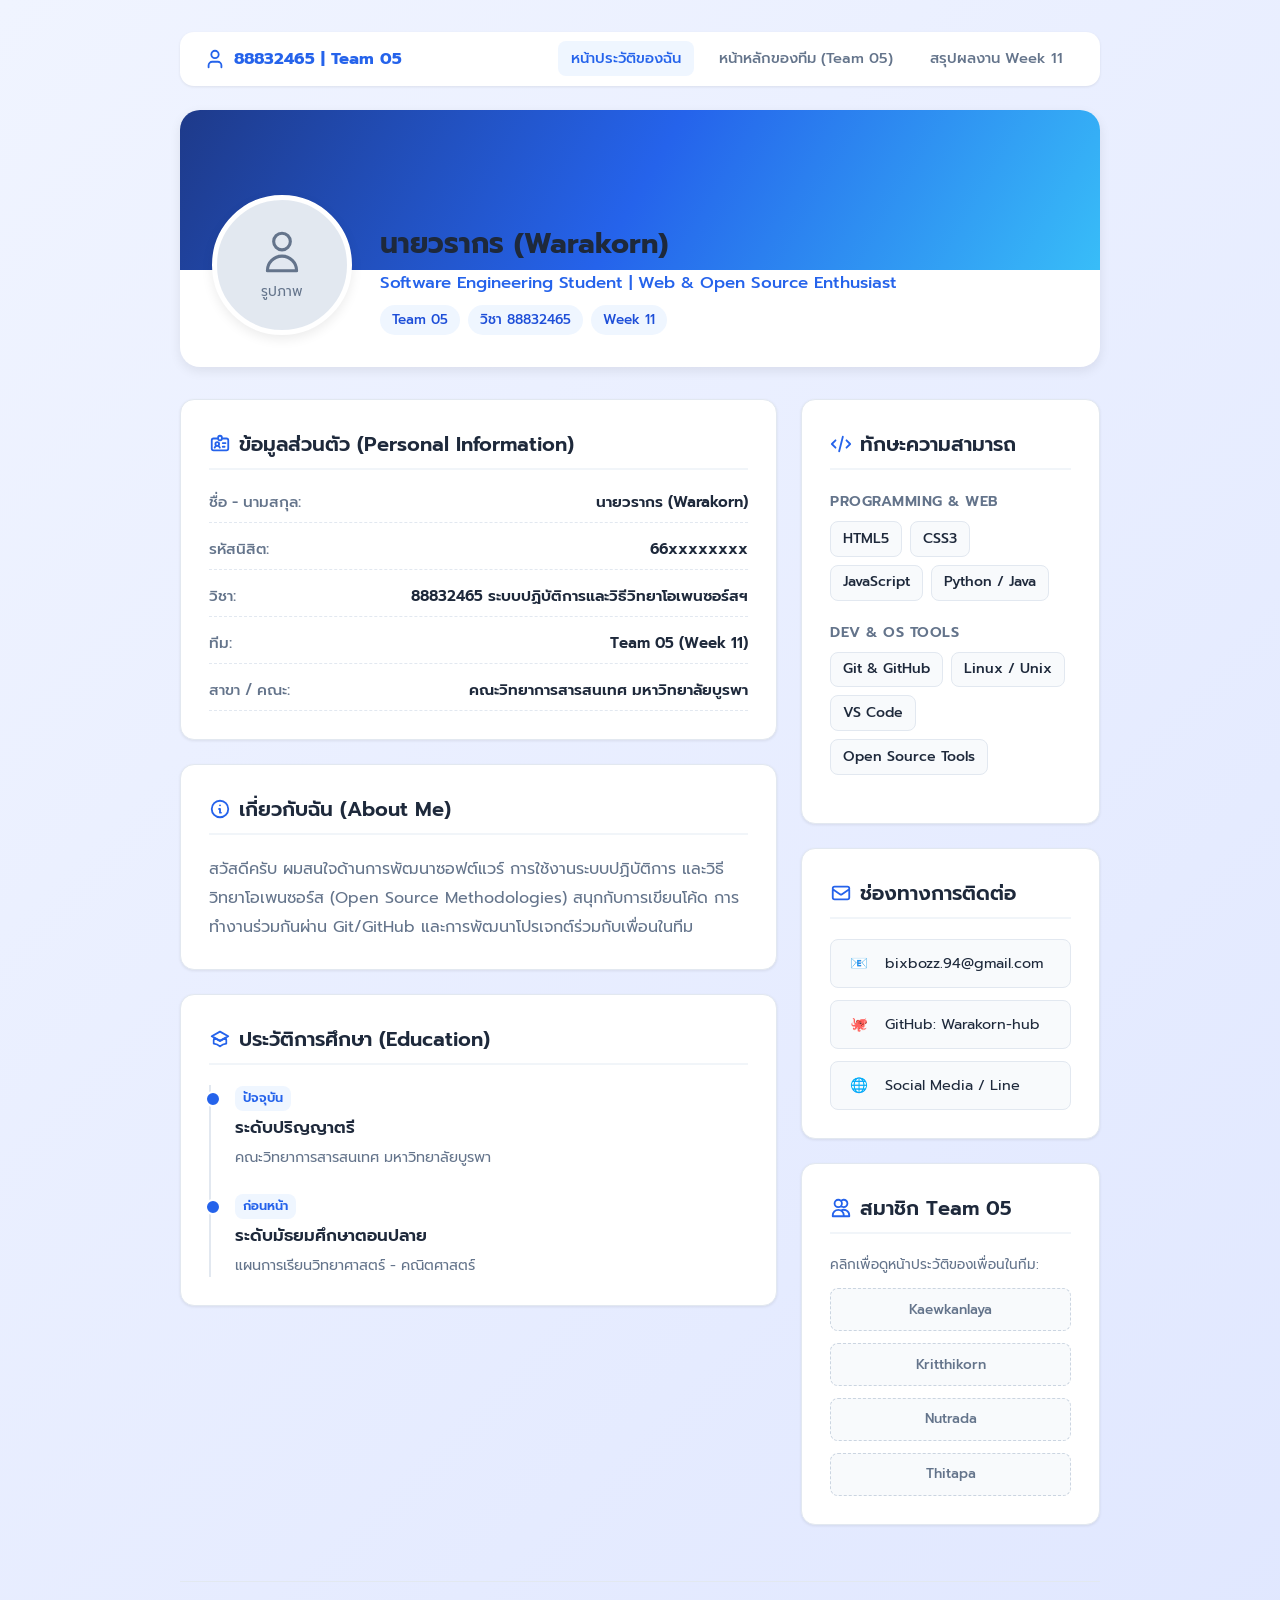
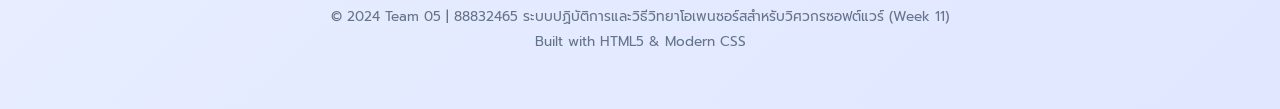
==== index.html @ 9714b975 "67160450 เจอกัน" ====
<!DOCTYPE html>
<html lang="th">
<head>
  <meta charset="UTF-8">
  <meta name="viewport" content="width=device-width, initial-scale=1.0">
  <title>ประวัติส่วนตัว - Warakorn | Team 05 (88832465)</title>

  <!-- Favicon (เพื่อนเติม path ไอคอนตรงนี้ได้ถ้ามี) -->
  <!-- <link rel="icon" type="image/x-icon" href=""> -->

  <!-- CSS Stylesheet (เพื่อนสามารถปรับ path ได้ตามต้องการ) -->
  <link rel="stylesheet" href="style.css">
</head>
<body>

  <div class="container">

    <!-- แถบเมนูนำทาง / Navigation -->
    <nav class="navbar">
      <div class="nav-brand">
        <svg xmlns="http://www.w3.org/2000/svg" width="22" height="22" viewBox="0 0 24 24" fill="none" stroke="currentColor" stroke-width="2" stroke-linecap="round" stroke-linejoin="round">
          <path d="M19 21v-2a4 4 0 0 0-4-4H9a4 4 0 0 0-4 4v2"></path>
          <circle cx="12" cy="7" r="4"></circle>
        </svg>
        <span>88832465 | Team 05</span>
      </div>
      <ul class="nav-links">
        <!-- เพื่อนเติม path ลิงก์หน้าต่างๆ ได้ตามต้องการ -->
        <li><a href="" class="active">หน้าประวัติของฉัน</a></li>
        <li><a href="">หน้าหลักของทีม (Team 05)</a></li>
        <li><a href="">สรุปผลงาน Week 11</a></li>
      </ul>
    </nav>

    <!-- การ์ดส่วนหัวประวัติส่วนตัว / Profile Header Card -->
    <header class="profile-card">
      <div class="profile-cover"></div>
      <div class="profile-header-content">
        <div class="avatar-wrapper">
          <!-- รูปโปรไฟล์: เพื่อนเติม path รูปภาพตรง src ได้เลย เช่น src="images/profile.jpg" -->
          <img src="" alt="รูปโปรไฟล์ของฉัน" class="avatar-img" onerror="this.style.display='none'; this.nextElementSibling.style.display='flex';">
          <div class="avatar-placeholder" style="display: none;">
            <svg xmlns="http://www.w3.org/2000/svg" fill="none" viewBox="0 0 24 24" stroke="currentColor">
              <path stroke-linecap="round" stroke-linejoin="round" stroke-width="1.5" d="M16 7a4 4 0 11-8 0 4 4 0 018 0zM12 14a7 7 0 00-7 7h14a7 7 0 00-7-7z" />
            </svg>
            <span>รูปภาพ</span>
          </div>
        </div>

        <div class="profile-info">
          <h1 class="profile-name">นายวรากร (Warakorn)</h1>
          <p class="profile-title">Software Engineering Student | Web &amp; Open Source Enthusiast</p>
          <div class="profile-tags">
            <span class="tag">Team 05</span>
            <span class="tag">วิชา 88832465</span>
            <span class="tag">Week 11</span>
          </div>
        </div>
      </div>
    </header>

    <!-- เนื้อหาหลัก / Main Content Grid -->
    <main class="content-grid">
      
      <!-- คอลัมน์ซ้าย: ข้อมูลหลัก, แนะนำตัว, การศึกษา -->
      <div class="main-column">

        <!-- ข้อมูลส่วนตัว / Personal Details -->
        <section class="card">
          <h2 class="card-title">
            <svg xmlns="http://www.w3.org/2000/svg" fill="none" viewBox="0 0 24 24" stroke="currentColor">
              <path stroke-linecap="round" stroke-linejoin="round" stroke-width="2" d="M10 6H5a2 2 0 00-2 2v9a2 2 0 002 2h14a2 2 0 002-2V8a2 2 0 00-2-2h-5m-4 0V5a2 2 0 114 0v1m-4 0a2 2 0 104 0m-5 8a2 2 0 100-4 2 2 0 000 4zm0 0c1.306 0 2.417.835 2.83 2M9 14a3.001 3.001 0 00-2.83 2M15 11h3m-3 4h2" />
            </svg>
            ข้อมูลส่วนตัว (Personal Information)
          </h2>
          <div class="info-list">
            <div class="info-item">
              <span class="info-label">ชื่อ - นามสกุล:</span>
              <span class="info-value">นายวรากร (Warakorn)</span>
            </div>
            <div class="info-item">
              <span class="info-label">รหัสนิสิต:</span>
              <span class="info-value">66xxxxxxxx <!-- เติมรหัสนิสิตตรงนี้ --></span>
            </div>
            <div class="info-item">
              <span class="info-label">วิชา:</span>
              <span class="info-value">88832465 ระบบปฏิบัติการและวิธีวิทยาโอเพนซอร์สฯ</span>
            </div>
            <div class="info-item">
              <span class="info-label">ทีม:</span>
              <span class="info-value">Team 05 (Week 11)</span>
            </div>
            <div class="info-item">
              <span class="info-label">สาขา / คณะ:</span>
              <span class="info-value">คณะวิทยาการสารสนเทศ มหาวิทยาลัยบูรพา</span>
            </div>
          </div>
        </section>

        <!-- แนะนำตัว / About Me -->
        <section class="card">
          <h2 class="card-title">
            <svg xmlns="http://www.w3.org/2000/svg" fill="none" viewBox="0 0 24 24" stroke="currentColor">
              <path stroke-linecap="round" stroke-linejoin="round" stroke-width="2" d="M13 16h-1v-4h-1m1-4h.01M21 12a9 9 0 11-18 0 9 9 0 0118 0z" />
            </svg>
            เกี่ยวกับฉัน (About Me)
          </h2>
          <p style="color: var(--text-muted); line-height: 1.8;">
            สวัสดีครับ ผมสนใจด้านการพัฒนาซอฟต์แวร์ การใช้งานระบบปฏิบัติการ และวิธีวิทยาโอเพนซอร์ส (Open Source Methodologies) สนุกกับการเขียนโค้ด การทำงานร่วมกันผ่าน Git/GitHub และการพัฒนาโปรเจกต์ร่วมกับเพื่อนในทีม
          </p>
        </section>

        <!-- ประวัติการศึกษา / Education -->
        <section class="card">
          <h2 class="card-title">
            <svg xmlns="http://www.w3.org/2000/svg" fill="none" viewBox="0 0 24 24" stroke="currentColor">
              <path stroke-linecap="round" stroke-linejoin="round" stroke-width="2" d="M12 14l9-5-9-5-9 5 9 5z" />
              <path stroke-linecap="round" stroke-linejoin="round" stroke-width="2" d="M12 14l6.16-3.422a12.083 12.083 0 01.665 6.479A11.952 11.952 0 0012 20.055a11.952 11.952 0 00-6.824-2.998 12.078 12.078 0 01.665-6.479L12 14z" />
            </svg>
            ประวัติการศึกษา (Education)
          </h2>
          <div class="timeline">
            <div class="timeline-item">
              <span class="timeline-year">ปัจจุบัน</span>
              <h3 class="timeline-title">ระดับปริญญาตรี</h3>
              <p class="timeline-desc">คณะวิทยาการสารสนเทศ มหาวิทยาลัยบูรพา</p>
            </div>
            <div class="timeline-item">
              <span class="timeline-year">ก่อนหน้า</span>
              <h3 class="timeline-title">ระดับมัธยมศึกษาตอนปลาย</h3>
              <p class="timeline-desc">แผนการเรียนวิทยาศาสตร์ - คณิตศาสตร์</p>
            </div>
          </div>
        </section>

      </div>

      <!-- คอลัมน์ขวา: ทักษะ, ช่องทางติดต่อ, เพื่อนร่วมทีม -->
      <div class="side-column">

        <!-- ทักษะความสามารถ / Skills -->
        <section class="card">
          <h2 class="card-title">
            <svg xmlns="http://www.w3.org/2000/svg" fill="none" viewBox="0 0 24 24" stroke="currentColor">
              <path stroke-linecap="round" stroke-linejoin="round" stroke-width="2" d="M10 20l4-16m4 4l4 4-4 4M6 16l-4-4 4-4" />
            </svg>
            ทักษะความสามารถ
          </h2>
          
          <div class="skill-group">
            <h4 class="skill-group-title">Programming &amp; Web</h4>
            <div class="skill-badges">
              <span class="skill-badge">HTML5</span>
              <span class="skill-badge">CSS3</span>
              <span class="skill-badge">JavaScript</span>
              <span class="skill-badge">Python / Java</span>
            </div>
          </div>

          <div class="skill-group">
            <h4 class="skill-group-title">Dev &amp; OS Tools</h4>
            <div class="skill-badges">
              <span class="skill-badge">Git &amp; GitHub</span>
              <span class="skill-badge">Linux / Unix</span>
              <span class="skill-badge">VS Code</span>
              <span class="skill-badge">Open Source Tools</span>
            </div>
          </div>
        </section>

        <!-- ช่องทางการติดต่อ / Contact -->
        <section class="card">
          <h2 class="card-title">
            <svg xmlns="http://www.w3.org/2000/svg" fill="none" viewBox="0 0 24 24" stroke="currentColor">
              <path stroke-linecap="round" stroke-linejoin="round" stroke-width="2" d="M3 8l7.89 5.26a2 2 0 002.22 0L21 8M5 19h14a2 2 0 002-2V7a2 2 0 00-2-2H5a2 2 0 00-2 2v10a2 2 0 002 2z" />
            </svg>
            ช่องทางการติดต่อ
          </h2>
          <div class="contact-links">
            <a href="mailto:bixbozz.94@gmail.com" class="contact-link">
              <span class="contact-icon">📧</span>
              <span>bixbozz.94@gmail.com</span>
            </a>
            <a href="https://github.com/Warakorn-hub" target="_blank" rel="noopener noreferrer" class="contact-link">
              <span class="contact-icon">🐙</span>
              <span>GitHub: Warakorn-hub</span>
            </a>
            <!-- เพื่อนเติม Social Media link อื่น ๆ ได้ตรง href -->
            <a href="" target="_blank" rel="noopener noreferrer" class="contact-link">
              <span class="contact-icon">🌐</span>
              <span><!-- เพื่อนเติม Social / Line -->Social Media / Line</span>
            </a>
          </div>
        </section>

        <!-- ลิงก์เพื่อนร่วมทีม 05 / Teammates Links -->
        <section class="card">
          <h2 class="card-title">
            <svg xmlns="http://www.w3.org/2000/svg" fill="none" viewBox="0 0 24 24" stroke="currentColor">
              <path stroke-linecap="round" stroke-linejoin="round" stroke-width="2" d="M12 4.354a4 4 0 110 5.292M15 21H3v-1a6 6 0 0112 0v1zm0 0h6v-1a6 6 0 00-9-5.197M13 7a4 4 0 11-8 0 4 4 0 018 0z" />
            </svg>
            สมาชิก Team 05
          </h2>
          <p style="font-size: 0.85rem; color: var(--text-muted); margin-bottom: 0.75rem;">
            คลิกเพื่อดูหน้าประวัติของเพื่อนในทีม:
          </p>
          <div class="teammates-grid">
            <!-- เพื่อนเติม path เชื่อมไปหน้าของสมาชิกแต่ละคนในทีมที่ href -->
            <a href="" class="teammate-btn">Kaewkanlaya</a>
            <a href="" class="teammate-btn">Kritthikorn</a>
            <a href="" class="teammate-btn">Nutrada</a>
            <a href="" class="teammate-btn">Thitapa</a>
          </div>
        </section>

      </div>

    </main>

    <!-- ส่วนท้ายเว็บ / Footer -->
    <footer>
      <p>&copy; 2024 Team 05 | 88832465 ระบบปฏิบัติการและวิธีวิทยาโอเพนซอร์สสำหรับวิศวกรซอฟต์แวร์ (Week 11)</p>
      <p style="margin-top: 0.25rem;">Built with HTML5 &amp; Modern CSS</p>
    </footer>

  </div>

</body>
</html>
---- style.css ----
/* =========================================================
   88832465 ระบบปฏิบัติการและวิธีวิทยาโอเพนซอร์สสำหรับวิศวกรซอฟต์แวร์
   Week 11 - Team 05
   Stylesheet: style.css
   Modern, Clean, Responsive Profile Page Design
   ========================================================= */

@import url('https://fonts.googleapis.com/css2?family=Prompt:ital,wght@0,300;0,400;0,500;0,600;0,700;1,300&display=swap');

:root {
  --primary-color: #2563eb;
  --primary-hover: #1d4ed8;
  --secondary-color: #64748b;
  --accent-color: #06b6d4;
  --bg-gradient: linear-gradient(135deg, #f0f4ff 0%, #e0e7ff 100%);
  --card-bg: #ffffff;
  --text-main: #1e293b;
  --text-muted: #64748b;
  --border-color: #e2e8f0;
  --badge-bg: #eff6ff;
  --badge-text: #1d4ed8;
  --shadow-sm: 0 1px 3px rgba(0, 0, 0, 0.08);
  --shadow-md: 0 4px 12px rgba(0, 0, 0, 0.08);
  --shadow-lg: 0 10px 25px rgba(37, 99, 235, 0.12);
  --radius-sm: 8px;
  --radius-md: 14px;
  --radius-lg: 20px;
  --radius-full: 9999px;
  --transition: all 0.25s ease;
}

* {
  box-sizing: border-box;
  margin: 0;
  padding: 0;
}

body {
  font-family: 'Prompt', sans-serif;
  background: var(--bg-gradient);
  color: var(--text-main);
  line-height: 1.6;
  min-height: 100vh;
  padding: 2rem 1rem;
}

/* Container */
.container {
  max-width: 920px;
  margin: 0 auto;
}

/* Navigation Bar */
.navbar {
  background: var(--card-bg);
  border-radius: var(--radius-md);
  padding: 0.85rem 1.5rem;
  margin-bottom: 1.5rem;
  box-shadow: var(--shadow-sm);
  display: flex;
  justify-content: space-between;
  align-items: center;
  flex-wrap: wrap;
  gap: 0.75rem;
}

.nav-brand {
  font-weight: 700;
  font-size: 1.05rem;
  color: var(--primary-color);
  display: flex;
  align-items: center;
  gap: 0.5rem;
}

.nav-links {
  display: flex;
  list-style: none;
  gap: 0.75rem;
  flex-wrap: wrap;
}

.nav-links a {
  text-decoration: none;
  color: var(--text-muted);
  font-size: 0.92rem;
  font-weight: 500;
  padding: 0.4rem 0.8rem;
  border-radius: var(--radius-sm);
  transition: var(--transition);
}

.nav-links a:hover,
.nav-links a.active {
  color: var(--primary-color);
  background-color: var(--badge-bg);
}

/* Header Profile Card */
.profile-card {
  background: var(--card-bg);
  border-radius: var(--radius-lg);
  overflow: hidden;
  box-shadow: var(--shadow-md);
  margin-bottom: 2rem;
  transition: var(--transition);
}

.profile-card:hover {
  box-shadow: var(--shadow-lg);
}

.profile-cover {
  height: 160px;
  background: linear-gradient(120deg, #1e3a8a 0%, #2563eb 50%, #38bdf8 100%);
  position: relative;
}

.profile-header-content {
  padding: 0 2rem 2rem;
  display: flex;
  flex-direction: column;
  align-items: center;
  text-align: center;
  margin-top: -75px;
  position: relative;
}

@media (min-width: 640px) {
  .profile-header-content {
    flex-direction: row;
    align-items: flex-end;
    text-align: left;
    gap: 1.75rem;
  }
}

.avatar-wrapper {
  width: 140px;
  height: 140px;
  border-radius: var(--radius-full);
  border: 5px solid var(--card-bg);
  box-shadow: var(--shadow-md);
  overflow: hidden;
  background-color: #e2e8f0;
  display: flex;
  align-items: center;
  justify-content: center;
  flex-shrink: 0;
  position: relative;
}

.avatar-img {
  width: 100%;
  height: 100%;
  object-fit: cover;
  display: block;
}

.avatar-placeholder {
  display: flex;
  flex-direction: column;
  align-items: center;
  justify-content: center;
  color: var(--secondary-color);
  font-size: 0.85rem;
  text-align: center;
  padding: 0.5rem;
}

.avatar-placeholder svg {
  width: 50px;
  height: 50px;
  margin-bottom: 4px;
  stroke: var(--secondary-color);
}

.profile-info {
  flex: 1;
  padding-top: 0.75rem;
}

.profile-name {
  font-size: 1.75rem;
  font-weight: 700;
  color: var(--text-main);
  margin-bottom: 0.25rem;
}

.profile-title {
  font-size: 1.05rem;
  color: var(--primary-color);
  font-weight: 500;
  margin-bottom: 0.5rem;
}

.profile-tags {
  display: flex;
  flex-wrap: wrap;
  gap: 0.5rem;
  justify-content: center;
  margin-top: 0.5rem;
}

@media (min-width: 640px) {
  .profile-tags {
    justify-content: flex-start;
  }
}

.tag {
  display: inline-block;
  padding: 0.25rem 0.75rem;
  background-color: var(--badge-bg);
  color: var(--badge-text);
  border-radius: var(--radius-full);
  font-size: 0.85rem;
  font-weight: 500;
}

/* Sections Grid */
.content-grid {
  display: grid;
  grid-template-columns: 1fr;
  gap: 1.5rem;
}

@media (min-width: 768px) {
  .content-grid {
    grid-template-columns: 2fr 1fr;
  }
}

/* Cards */
.card {
  background: var(--card-bg);
  border-radius: var(--radius-md);
  padding: 1.75rem;
  box-shadow: var(--shadow-sm);
  margin-bottom: 1.5rem;
  border: 1px solid var(--border-color);
  transition: var(--transition);
}

.card:hover {
  box-shadow: var(--shadow-md);
}

.card-title {
  font-size: 1.25rem;
  font-weight: 600;
  color: var(--text-main);
  margin-bottom: 1.25rem;
  display: flex;
  align-items: center;
  gap: 0.5rem;
  border-bottom: 2px solid #f1f5f9;
  padding-bottom: 0.5rem;
}

.card-title svg {
  width: 22px;
  height: 22px;
  color: var(--primary-color);
}

/* Info List */
.info-list {
  display: flex;
  flex-direction: column;
  gap: 0.85rem;
}

.info-item {
  display: flex;
  justify-content: space-between;
  align-items: baseline;
  border-bottom: 1px dashed var(--border-color);
  padding-bottom: 0.5rem;
}

.info-label {
  color: var(--text-muted);
  font-weight: 500;
  font-size: 0.95rem;
}

.info-value {
  font-weight: 600;
  color: var(--text-main);
  text-align: right;
  font-size: 0.95rem;
}

/* Timeline */
.timeline {
  position: relative;
  padding-left: 1.5rem;
  border-left: 2px solid #e2e8f0;
  display: flex;
  flex-direction: column;
  gap: 1.5rem;
}

.timeline-item {
  position: relative;
}

.timeline-item::before {
  content: '';
  position: absolute;
  left: -1.85rem;
  top: 0.35rem;
  width: 12px;
  height: 12px;
  border-radius: 50%;
  background-color: var(--primary-color);
  border: 2px solid var(--card-bg);
}

.timeline-year {
  font-size: 0.8rem;
  font-weight: 600;
  color: var(--primary-color);
  background: var(--badge-bg);
  padding: 0.15rem 0.5rem;
  border-radius: var(--radius-sm);
  display: inline-block;
  margin-bottom: 0.25rem;
}

.timeline-title {
  font-size: 1.05rem;
  font-weight: 600;
  color: var(--text-main);
}

.timeline-desc {
  font-size: 0.9rem;
  color: var(--text-muted);
  margin-top: 0.25rem;
}

/* Skill Badges */
.skill-group {
  margin-bottom: 1.25rem;
}

.skill-group-title {
  font-size: 0.9rem;
  font-weight: 600;
  color: var(--text-muted);
  margin-bottom: 0.5rem;
  text-transform: uppercase;
  letter-spacing: 0.5px;
}

.skill-badges {
  display: flex;
  flex-wrap: wrap;
  gap: 0.5rem;
}

.skill-badge {
  background-color: #f8fafc;
  border: 1px solid var(--border-color);
  color: var(--text-main);
  padding: 0.35rem 0.75rem;
  border-radius: var(--radius-sm);
  font-size: 0.88rem;
  font-weight: 500;
  transition: var(--transition);
}

.skill-badge:hover {
  background-color: var(--primary-color);
  color: #ffffff;
  border-color: var(--primary-color);
}

/* Contact Links */
.contact-links {
  display: flex;
  flex-direction: column;
  gap: 0.75rem;
}

.contact-link {
  display: flex;
  align-items: center;
  gap: 0.75rem;
  text-decoration: none;
  color: var(--text-main);
  padding: 0.6rem 0.85rem;
  border-radius: var(--radius-sm);
  background-color: #f8fafc;
  border: 1px solid var(--border-color);
  transition: var(--transition);
  font-size: 0.9rem;
  word-break: break-all;
}

.contact-link:hover {
  background-color: var(--badge-bg);
  color: var(--primary-color);
  border-color: #bfdbfe;
}

.contact-icon {
  display: flex;
  align-items: center;
  justify-content: center;
  width: 28px;
  height: 28px;
  color: var(--primary-color);
  flex-shrink: 0;
}

/* Teammate Link Cards */
.teammates-grid {
  display: grid;
  grid-template-columns: repeat(auto-fill, minmax(130px, 1fr));
  gap: 0.75rem;
  margin-top: 0.5rem;
}

.teammate-btn {
  display: block;
  text-align: center;
  padding: 0.6rem;
  background: #f8fafc;
  border: 1px dashed #cbd5e1;
  border-radius: var(--radius-sm);
  color: var(--text-muted);
  text-decoration: none;
  font-size: 0.85rem;
  font-weight: 500;
  transition: var(--transition);
}

.teammate-btn:hover {
  background: #eff6ff;
  color: var(--primary-color);
  border-color: var(--primary-color);
  border-style: solid;
}

/* Footer */
footer {
  text-align: center;
  margin-top: 2rem;
  padding: 1.5rem 0;
  color: var(--text-muted);
  font-size: 0.85rem;
  border-top: 1px solid var(--border-color);
}
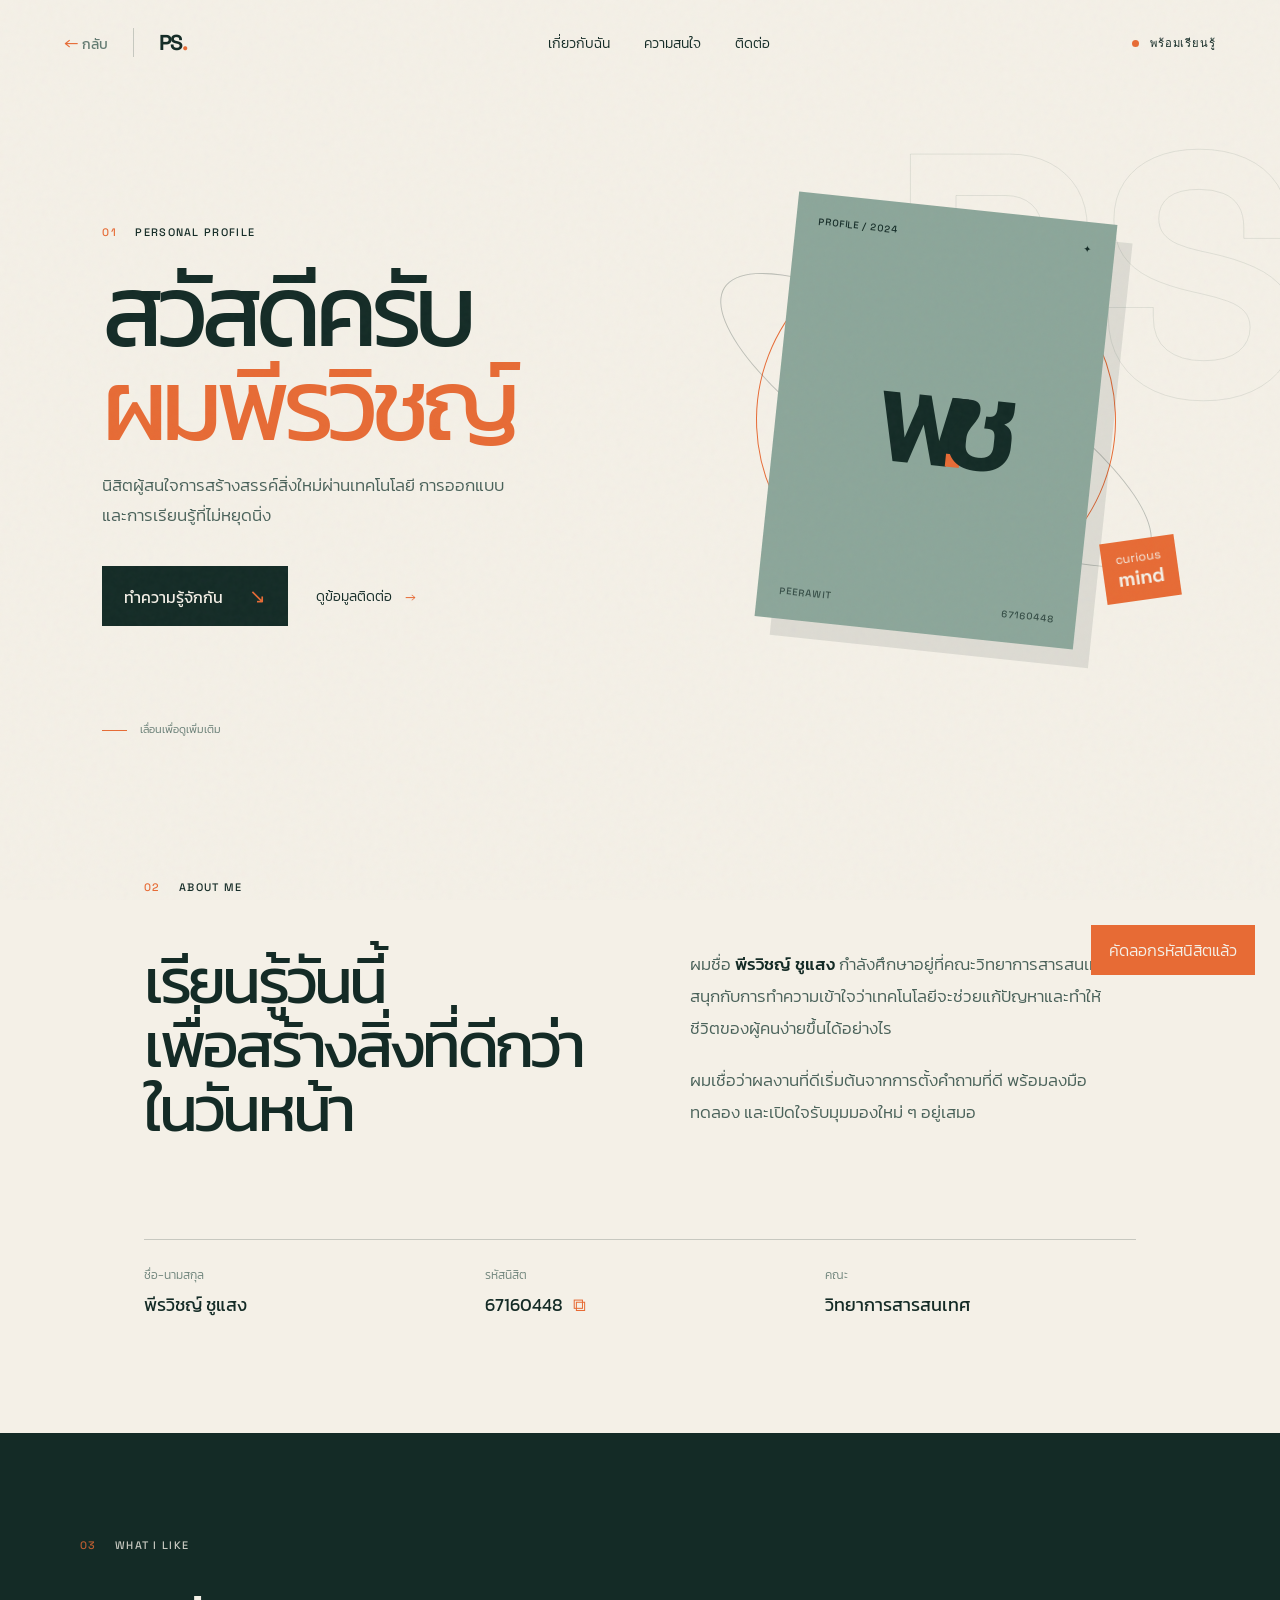
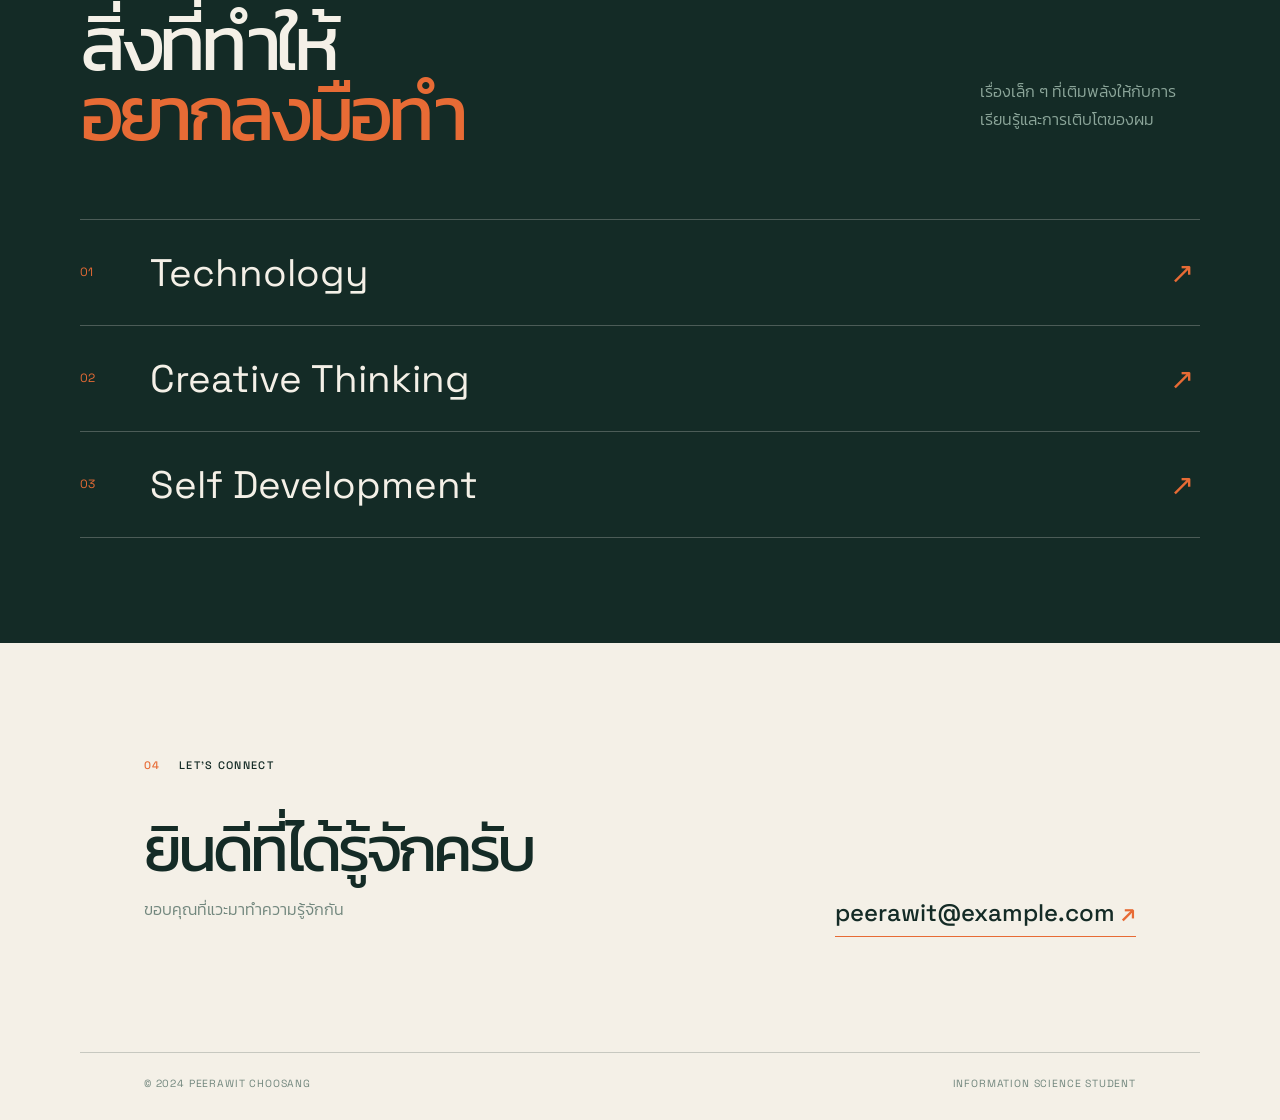
==== commit 0ec80b73: "หน้าเเนะนำตัวเอง" ====
--- a/index.html
+++ b/index.html
@@ -3,227 +3,95 @@
 <head>
   <meta charset="UTF-8">
   <meta name="viewport" content="width=device-width, initial-scale=1.0">
-  <title>ประวัติส่วนตัว - Warakorn | Team 05 (88832465)</title>
-
-  <!-- Favicon (เพื่อนเติม path ไอคอนตรงนี้ได้ถ้ามี) -->
-  <!-- <link rel="icon" type="image/x-icon" href=""> -->
-
-  <!-- CSS Stylesheet (เพื่อนสามารถปรับ path ได้ตามต้องการ) -->
-  <link rel="stylesheet" href="style.css">
+  <meta name="description" content="เว็บไซต์แนะนำตัวของพีรวิชญ์ ชูแสง นิสิตคณะวิทยาการสารสนเทศ">
+  <title>พีรวิชญ์ ชูแสง | แนะนำตัว</title>
+  <link rel="preconnect" href="https://fonts.googleapis.com">
+  <link rel="preconnect" href="https://fonts.gstatic.com" crossorigin>
+  <link href="https://fonts.googleapis.com/css2?family=Kanit:wght@300;400;500;600&family=Space+Grotesk:wght@400;500;600;700&display=swap" rel="stylesheet">
+  <link rel="stylesheet" href="styles.css">
 </head>
 <body>
+  <div class="grain" aria-hidden="true"></div>
+  <header class="site-header">
+    <div class="header-left">
+      <button class="back-button" type="button" data-back-button aria-label="ย้อนกลับไปหน้าก่อนหน้า">← <span>กลับ</span></button>
+      <a class="brand" href="#top" aria-label="กลับไปด้านบน">PS<span>.</span></a>
+    </div>
+    <nav class="nav" aria-label="เมนูหลัก">
+      <a href="#about">เกี่ยวกับฉัน</a>
+      <a href="#interests">ความสนใจ</a>
+      <a href="#contact">ติดต่อ</a>
+    </nav>
+    <div class="status"><span></span> พร้อมเรียนรู้</div>
+  </header>
 
-  <div class="container">
-
-    <!-- แถบเมนูนำทาง / Navigation -->
-    <nav class="navbar">
-      <div class="nav-brand">
-        <svg xmlns="http://www.w3.org/2000/svg" width="22" height="22" viewBox="0 0 24 24" fill="none" stroke="currentColor" stroke-width="2" stroke-linecap="round" stroke-linejoin="round">
-          <path d="M19 21v-2a4 4 0 0 0-4-4H9a4 4 0 0 0-4 4v2"></path>
-          <circle cx="12" cy="7" r="4"></circle>
-        </svg>
-        <span>88832465 | Team 05</span>
-      </div>
-      <ul class="nav-links">
-        <!-- เพื่อนเติม path ลิงก์หน้าต่างๆ ได้ตามต้องการ -->
-        <li><a href="" class="active">หน้าประวัติของฉัน</a></li>
-        <li><a href="">หน้าหลักของทีม (Team 05)</a></li>
-        <li><a href="">สรุปผลงาน Week 11</a></li>
-      </ul>
-    </nav>
-
-    <!-- การ์ดส่วนหัวประวัติส่วนตัว / Profile Header Card -->
-    <header class="profile-card">
-      <div class="profile-cover"></div>
-      <div class="profile-header-content">
-        <div class="avatar-wrapper">
-          <!-- รูปโปรไฟล์: เพื่อนเติม path รูปภาพตรง src ได้เลย เช่น src="images/profile.jpg" -->
-          <img src="" alt="รูปโปรไฟล์ของฉัน" class="avatar-img" onerror="this.style.display='none'; this.nextElementSibling.style.display='flex';">
-          <div class="avatar-placeholder" style="display: none;">
-            <svg xmlns="http://www.w3.org/2000/svg" fill="none" viewBox="0 0 24 24" stroke="currentColor">
-              <path stroke-linecap="round" stroke-linejoin="round" stroke-width="1.5" d="M16 7a4 4 0 11-8 0 4 4 0 018 0zM12 14a7 7 0 00-7 7h14a7 7 0 00-7-7z" />
-            </svg>
-            <span>รูปภาพ</span>
-          </div>
-        </div>
-
-        <div class="profile-info">
-          <h1 class="profile-name">นายวรากร (Warakorn)</h1>
-          <p class="profile-title">Software Engineering Student | Web &amp; Open Source Enthusiast</p>
-          <div class="profile-tags">
-            <span class="tag">Team 05</span>
-            <span class="tag">วิชา 88832465</span>
-            <span class="tag">Week 11</span>
-          </div>
+  <main id="top">
+    <section class="hero" aria-labelledby="hero-title">
+      <div class="hero-copy reveal">
+        <p class="eyebrow"><span>01</span> PERSONAL PROFILE</p>
+        <h1 id="hero-title">สวัสดีครับ<br><em>ผมพีรวิชญ์</em></h1>
+        <p class="intro">นิสิตผู้สนใจการสร้างสรรค์สิ่งใหม่ผ่านเทคโนโลยี การออกแบบ และการเรียนรู้ที่ไม่หยุดนิ่ง</p>
+        <div class="hero-actions">
+          <a class="button button-primary" href="#about">ทำความรู้จักกัน <span>↘</span></a>
+          <a class="text-link" href="#contact">ดูข้อมูลติดต่อ <span>→</span></a>
         </div>
       </div>
-    </header>
+      <div class="portrait-wrap reveal reveal-delay" aria-label="ภาพแทนตัวตนของพีรวิชญ์">
+        <div class="portrait-orbit orbit-one"></div>
+        <div class="portrait-orbit orbit-two"></div>
+        <div class="portrait-card">
+          <div class="portrait-top"><span>PROFILE / 2024</span><span>✦</span></div>
+          <div class="monogram">พ<span>.</span>ช</div>
+          <div class="portrait-bottom"><span>PEERAWIT</span><span>67160448</span></div>
+        </div>
+        <div class="floating-note">curious<br><strong>mind</strong></div>
+      </div>
+      <div class="scroll-cue"><span></span> เลื่อนเพื่อดูเพิ่มเติม</div>
+    </section>
 
-    <!-- เนื้อหาหลัก / Main Content Grid -->
-    <main class="content-grid">
-      
-      <!-- คอลัมน์ซ้าย: ข้อมูลหลัก, แนะนำตัว, การศึกษา -->
-      <div class="main-column">
+    <section class="info-section" id="about" aria-labelledby="about-title">
+      <div class="section-label"><span>02</span> ABOUT ME</div>
+      <div class="about-grid">
+        <div>
+          <h2 id="about-title">เรียนรู้วันนี้<br>เพื่อสร้างสิ่งที่ดีกว่าในวันหน้า</h2>
+        </div>
+        <div class="about-body">
+          <p>ผมชื่อ <strong>พีรวิชญ์ ชูแสง</strong> กำลังศึกษาอยู่ที่คณะวิทยาการสารสนเทศ สนุกกับการทำความเข้าใจว่าเทคโนโลยีจะช่วยแก้ปัญหาและทำให้ชีวิตของผู้คนง่ายขึ้นได้อย่างไร</p>
+          <p>ผมเชื่อว่าผลงานที่ดีเริ่มต้นจากการตั้งคำถามที่ดี พร้อมลงมือทดลอง และเปิดใจรับมุมมองใหม่ ๆ อยู่เสมอ</p>
+        </div>
+      </div>
+      <div class="details-row">
+        <div class="detail"><span class="detail-label">ชื่อ-นามสกุล</span><strong>พีรวิชญ์ ชูแสง</strong></div>
+        <div class="detail"><span class="detail-label">รหัสนิสิต</span><button class="copy-id" data-copy="67160448">67160448 <span>⧉</span></button></div>
+        <div class="detail"><span class="detail-label">คณะ</span><strong>วิทยาการสารสนเทศ</strong></div>
+      </div>
+    </section>
 
-        <!-- ข้อมูลส่วนตัว / Personal Details -->
-        <section class="card">
-          <h2 class="card-title">
-            <svg xmlns="http://www.w3.org/2000/svg" fill="none" viewBox="0 0 24 24" stroke="currentColor">
-              <path stroke-linecap="round" stroke-linejoin="round" stroke-width="2" d="M10 6H5a2 2 0 00-2 2v9a2 2 0 002 2h14a2 2 0 002-2V8a2 2 0 00-2-2h-5m-4 0V5a2 2 0 114 0v1m-4 0a2 2 0 104 0m-5 8a2 2 0 100-4 2 2 0 000 4zm0 0c1.306 0 2.417.835 2.83 2M9 14a3.001 3.001 0 00-2.83 2M15 11h3m-3 4h2" />
-            </svg>
-            ข้อมูลส่วนตัว (Personal Information)
-          </h2>
-          <div class="info-list">
-            <div class="info-item">
-              <span class="info-label">ชื่อ - นามสกุล:</span>
-              <span class="info-value">นายวรากร (Warakorn)</span>
-            </div>
-            <div class="info-item">
-              <span class="info-label">รหัสนิสิต:</span>
-              <span class="info-value">66xxxxxxxx <!-- เติมรหัสนิสิตตรงนี้ --></span>
-            </div>
-            <div class="info-item">
-              <span class="info-label">วิชา:</span>
-              <span class="info-value">88832465 ระบบปฏิบัติการและวิธีวิทยาโอเพนซอร์สฯ</span>
-            </div>
-            <div class="info-item">
-              <span class="info-label">ทีม:</span>
-              <span class="info-value">Team 05 (Week 11)</span>
-            </div>
-            <div class="info-item">
-              <span class="info-label">สาขา / คณะ:</span>
-              <span class="info-value">คณะวิทยาการสารสนเทศ มหาวิทยาลัยบูรพา</span>
-            </div>
-          </div>
-        </section>
+    <section class="interests-section" id="interests" aria-labelledby="interests-title">
+      <div class="section-label light"><span>03</span> WHAT I LIKE</div>
+      <div class="interests-heading">
+        <h2 id="interests-title">สิ่งที่ทำให้<br><em>อยากลงมือทำ</em></h2>
+        <p>เรื่องเล็ก ๆ ที่เติมพลังให้กับการเรียนรู้และการเติบโตของผม</p>
+      </div>
+      <div class="interest-list">
+        <div class="interest-item"><span class="interest-no">01</span><h3>Technology</h3><span class="interest-mark">↗</span></div>
+        <div class="interest-item"><span class="interest-no">02</span><h3>Creative Thinking</h3><span class="interest-mark">↗</span></div>
+        <div class="interest-item"><span class="interest-no">03</span><h3>Self Development</h3><span class="interest-mark">↗</span></div>
+      </div>
+    </section>
 
-        <!-- แนะนำตัว / About Me -->
-        <section class="card">
-          <h2 class="card-title">
-            <svg xmlns="http://www.w3.org/2000/svg" fill="none" viewBox="0 0 24 24" stroke="currentColor">
-              <path stroke-linecap="round" stroke-linejoin="round" stroke-width="2" d="M13 16h-1v-4h-1m1-4h.01M21 12a9 9 0 11-18 0 9 9 0 0118 0z" />
-            </svg>
-            เกี่ยวกับฉัน (About Me)
-          </h2>
-          <p style="color: var(--text-muted); line-height: 1.8;">
-            สวัสดีครับ ผมสนใจด้านการพัฒนาซอฟต์แวร์ การใช้งานระบบปฏิบัติการ และวิธีวิทยาโอเพนซอร์ส (Open Source Methodologies) สนุกกับการเขียนโค้ด การทำงานร่วมกันผ่าน Git/GitHub และการพัฒนาโปรเจกต์ร่วมกับเพื่อนในทีม
-          </p>
-        </section>
+    <section class="contact-section" id="contact" aria-labelledby="contact-title">
+      <div class="contact-copy">
+        <div class="section-label"><span>04</span> LET'S CONNECT</div>
+        <h2 id="contact-title">ยินดีที่ได้รู้จักครับ</h2>
+        <p>ขอบคุณที่แวะมาทำความรู้จักกัน</p>
+      </div>
+      <a class="mail-link" href="mailto:peerawit@example.com">peerawit@example.com <span>↗</span></a>
+    </section>
+  </main>
 
-        <!-- ประวัติการศึกษา / Education -->
-        <section class="card">
-          <h2 class="card-title">
-            <svg xmlns="http://www.w3.org/2000/svg" fill="none" viewBox="0 0 24 24" stroke="currentColor">
-              <path stroke-linecap="round" stroke-linejoin="round" stroke-width="2" d="M12 14l9-5-9-5-9 5 9 5z" />
-              <path stroke-linecap="round" stroke-linejoin="round" stroke-width="2" d="M12 14l6.16-3.422a12.083 12.083 0 01.665 6.479A11.952 11.952 0 0012 20.055a11.952 11.952 0 00-6.824-2.998 12.078 12.078 0 01.665-6.479L12 14z" />
-            </svg>
-            ประวัติการศึกษา (Education)
-          </h2>
-          <div class="timeline">
-            <div class="timeline-item">
-              <span class="timeline-year">ปัจจุบัน</span>
-              <h3 class="timeline-title">ระดับปริญญาตรี</h3>
-              <p class="timeline-desc">คณะวิทยาการสารสนเทศ มหาวิทยาลัยบูรพา</p>
-            </div>
-            <div class="timeline-item">
-              <span class="timeline-year">ก่อนหน้า</span>
-              <h3 class="timeline-title">ระดับมัธยมศึกษาตอนปลาย</h3>
-              <p class="timeline-desc">แผนการเรียนวิทยาศาสตร์ - คณิตศาสตร์</p>
-            </div>
-          </div>
-        </section>
-
-      </div>
-
-      <!-- คอลัมน์ขวา: ทักษะ, ช่องทางติดต่อ, เพื่อนร่วมทีม -->
-      <div class="side-column">
-
-        <!-- ทักษะความสามารถ / Skills -->
-        <section class="card">
-          <h2 class="card-title">
-            <svg xmlns="http://www.w3.org/2000/svg" fill="none" viewBox="0 0 24 24" stroke="currentColor">
-              <path stroke-linecap="round" stroke-linejoin="round" stroke-width="2" d="M10 20l4-16m4 4l4 4-4 4M6 16l-4-4 4-4" />
-            </svg>
-            ทักษะความสามารถ
-          </h2>
-          
-          <div class="skill-group">
-            <h4 class="skill-group-title">Programming &amp; Web</h4>
-            <div class="skill-badges">
-              <span class="skill-badge">HTML5</span>
-              <span class="skill-badge">CSS3</span>
-              <span class="skill-badge">JavaScript</span>
-              <span class="skill-badge">Python / Java</span>
-            </div>
-          </div>
-
-          <div class="skill-group">
-            <h4 class="skill-group-title">Dev &amp; OS Tools</h4>
-            <div class="skill-badges">
-              <span class="skill-badge">Git &amp; GitHub</span>
-              <span class="skill-badge">Linux / Unix</span>
-              <span class="skill-badge">VS Code</span>
-              <span class="skill-badge">Open Source Tools</span>
-            </div>
-          </div>
-        </section>
-
-        <!-- ช่องทางการติดต่อ / Contact -->
-        <section class="card">
-          <h2 class="card-title">
-            <svg xmlns="http://www.w3.org/2000/svg" fill="none" viewBox="0 0 24 24" stroke="currentColor">
-              <path stroke-linecap="round" stroke-linejoin="round" stroke-width="2" d="M3 8l7.89 5.26a2 2 0 002.22 0L21 8M5 19h14a2 2 0 002-2V7a2 2 0 00-2-2H5a2 2 0 00-2 2v10a2 2 0 002 2z" />
-            </svg>
-            ช่องทางการติดต่อ
-          </h2>
-          <div class="contact-links">
-            <a href="mailto:bixbozz.94@gmail.com" class="contact-link">
-              <span class="contact-icon">📧</span>
-              <span>bixbozz.94@gmail.com</span>
-            </a>
-            <a href="https://github.com/Warakorn-hub" target="_blank" rel="noopener noreferrer" class="contact-link">
-              <span class="contact-icon">🐙</span>
-              <span>GitHub: Warakorn-hub</span>
-            </a>
-            <!-- เพื่อนเติม Social Media link อื่น ๆ ได้ตรง href -->
-            <a href="" target="_blank" rel="noopener noreferrer" class="contact-link">
-              <span class="contact-icon">🌐</span>
-              <span><!-- เพื่อนเติม Social / Line -->Social Media / Line</span>
-            </a>
-          </div>
-        </section>
-
-        <!-- ลิงก์เพื่อนร่วมทีม 05 / Teammates Links -->
-        <section class="card">
-          <h2 class="card-title">
-            <svg xmlns="http://www.w3.org/2000/svg" fill="none" viewBox="0 0 24 24" stroke="currentColor">
-              <path stroke-linecap="round" stroke-linejoin="round" stroke-width="2" d="M12 4.354a4 4 0 110 5.292M15 21H3v-1a6 6 0 0112 0v1zm0 0h6v-1a6 6 0 00-9-5.197M13 7a4 4 0 11-8 0 4 4 0 018 0z" />
-            </svg>
-            สมาชิก Team 05
-          </h2>
-          <p style="font-size: 0.85rem; color: var(--text-muted); margin-bottom: 0.75rem;">
-            คลิกเพื่อดูหน้าประวัติของเพื่อนในทีม:
-          </p>
-          <div class="teammates-grid">
-            <!-- เพื่อนเติม path เชื่อมไปหน้าของสมาชิกแต่ละคนในทีมที่ href -->
-            <a href="" class="teammate-btn">Kaewkanlaya</a>
-            <a href="" class="teammate-btn">Kritthikorn</a>
-            <a href="" class="teammate-btn">Nutrada</a>
-            <a href="" class="teammate-btn">Thitapa</a>
-          </div>
-        </section>
-
-      </div>
-
-    </main>
-
-    <!-- ส่วนท้ายเว็บ / Footer -->
-    <footer>
-      <p>&copy; 2024 Team 05 | 88832465 ระบบปฏิบัติการและวิธีวิทยาโอเพนซอร์สสำหรับวิศวกรซอฟต์แวร์ (Week 11)</p>
-      <p style="margin-top: 0.25rem;">Built with HTML5 &amp; Modern CSS</p>
-    </footer>
-
-  </div>
-
+  <footer class="site-footer"><span>© 2024 PEERAWIT CHOOSANG</span><span>INFORMATION SCIENCE STUDENT</span></footer>
+  <div class="toast" role="status" aria-live="polite">คัดลอกรหัสนิสิตแล้ว</div>
+  <script src="script.js"></script>
 </body>
-</html>
+</html>
--- a/styles.css
+++ b/styles.css
@@ -0,0 +1,22 @@
+:root {
+  --ink: #142b26;
+  --cream: #f4f0e7;
+  --orange: #e76b35;
+  --sage: #8ca69a;
+  --line: rgba(20, 43, 38, .2);
+}
+
+* { box-sizing: border-box; }
+html { scroll-behavior: smooth; }
+body { margin: 0; color: var(--ink); background: var(--cream); font-family: 'Kanit', sans-serif; font-weight: 300; }
+.grain { position: fixed; inset: 0; pointer-events: none; opacity: .045; z-index: 5; background-image: url("data:image/svg+xml,%3Csvg viewBox='0 0 180 180' xmlns='http://www.w3.org/2000/svg'%3E%3Cfilter id='n'%3E%3CfeTurbulence type='fractalNoise' baseFrequency='.8' numOctaves='3' stitchTiles='stitch'/%3E%3C/filter%3E%3Crect width='100%25' height='100%25' filter='url(%23n)' opacity='.7'/%3E%3C/svg%3E"); }
+.site-header { max-width: 1280px; margin: auto; padding: 28px 5vw; display: flex; align-items: center; justify-content: space-between; position: relative; z-index: 2; }
+.header-left { display: flex; align-items: center; gap: 25px; }.back-button { border: 0; border-right: 1px solid var(--line); padding: 0 25px 0 0; color: #647b72; background: transparent; cursor: pointer; font: 400 .85rem 'Kanit'; transition: color .2s; }.back-button:hover { color: var(--orange); }.back-button:first-letter { color: var(--orange); font-size: 1.2rem; }
+.brand { color: var(--ink); font: 700 1.35rem 'Space Grotesk', sans-serif; text-decoration: none; letter-spacing: -.08em; }.brand span { color: var(--orange); }
+.nav { display: flex; gap: 34px; }.nav a, .text-link { color: var(--ink); text-decoration: none; font-size: .9rem; transition: color .2s; }.nav a:hover, .text-link:hover { color: var(--orange); }
+.status { font: 500 .7rem 'Space Grotesk', sans-serif; letter-spacing: .08em; text-transform: uppercase; }.status span { display: inline-block; width: 7px; height: 7px; border-radius: 50%; background: var(--orange); margin-right: 7px; }
+.hero { min-height: 680px; max-width: 1280px; margin: auto; padding: 80px 8vw 90px; position: relative; display: grid; grid-template-columns: 1.1fr .9fr; align-items: center; overflow: hidden; }.hero:before { content: 'PS'; position: absolute; right: -2%; top: 8%; color: transparent; font: 700 27vw/.8 'Space Grotesk'; -webkit-text-stroke: 1px rgba(20,43,38,.09); pointer-events: none; }
+.eyebrow, .section-label { font: 500 .68rem 'Space Grotesk', sans-serif; letter-spacing: .12em; }.eyebrow span, .section-label span { color: var(--orange); margin-right: 14px; }.hero h1 { margin: 24px 0 20px; font-size: clamp(3.6rem, 8vw, 7.8rem); font-weight: 400; letter-spacing: -.07em; line-height: .92; }.hero h1 em, h2 em { color: var(--orange); font-style: normal; }.intro { max-width: 430px; color: #496159; line-height: 1.8; font-size: 1.05rem; }.hero-actions { display: flex; align-items: center; gap: 28px; margin-top: 35px; }.button { text-decoration: none; padding: 15px 22px; font-weight: 400; }.button-primary { color: var(--cream); background: var(--ink); }.button-primary span { color: var(--orange); margin-left: 22px; font-size: 1.25rem; }.text-link span { color: var(--orange); padding-left: 10px; }.portrait-wrap { height: 440px; display: grid; place-items: center; position: relative; }.portrait-card { background: var(--sage); width: min(320px, 68vw); aspect-ratio: .75; padding: 22px; display: flex; flex-direction: column; justify-content: space-between; transform: rotate(6deg); box-shadow: 17px 17px 0 rgba(20,43,38,.1); position: relative; z-index: 1; }.portrait-top, .portrait-bottom { display: flex; justify-content: space-between; font: 500 .6rem 'Space Grotesk'; letter-spacing: .1em; }.portrait-bottom { color: rgba(20,43,38,.72); }.monogram { font: 500 8rem/.8 'Kanit'; text-align: center; letter-spacing: -.2em; }.monogram span { color: var(--orange); }.portrait-orbit { position: absolute; width: 360px; height: 360px; border: 1px solid var(--orange); border-radius: 50%; transform: rotate(-24deg); }.orbit-two { width: 500px; height: 150px; border-color: rgba(20,43,38,.25); transform: rotate(32deg); }.floating-note { position: absolute; right: 0; bottom: 40px; padding: 11px 14px; color: var(--cream); background: var(--orange); font: .78rem/1.2 'Space Grotesk'; transform: rotate(-8deg); z-index: 2; }.floating-note strong { font-size: 1.25rem; }.scroll-cue { position: absolute; bottom: 28px; left: 8vw; font-size: .7rem; color: #647b72; }.scroll-cue span { display: inline-block; width: 25px; height: 1px; background: var(--orange); vertical-align: middle; margin-right: 10px; }
+.info-section, .contact-section { max-width: 1120px; margin: auto; padding: 115px 5vw; }.about-grid { display: grid; grid-template-columns: 1fr 1fr; gap: 10%; margin: 55px 0 90px; }.info-section h2, .contact-section h2 { font-size: clamp(2.5rem, 5vw, 5rem); line-height: 1; letter-spacing: -.06em; font-weight: 400; margin: 0; }.about-body { max-width: 440px; color: #496159; line-height: 1.9; font-size: 1.05rem; }.about-body p { margin: 0 0 20px; }.about-body strong { color: var(--ink); font-weight: 500; }.details-row { border-top: 1px solid var(--line); display: grid; grid-template-columns: repeat(3, 1fr); gap: 30px; padding-top: 25px; }.detail { display: flex; flex-direction: column; gap: 8px; }.detail-label { color: #71867d; font-size: .78rem; }.detail strong, .copy-id { font: 400 1.1rem 'Kanit'; color: var(--ink); }.copy-id { border: 0; background: none; cursor: pointer; padding: 0; text-align: left; }.copy-id span { color: var(--orange); font-family: sans-serif; margin-left: 6px; }
+.interests-section { color: var(--cream); background: var(--ink); padding: 105px max(5vw, calc((100vw - 1120px) / 2)); }.section-label.light { color: var(--cream); opacity: .8; }.interests-heading { display: flex; align-items: end; justify-content: space-between; gap: 30px; margin: 56px 0 70px; }.interests-heading h2 { font-size: clamp(2.7rem, 6vw, 6rem); line-height: .92; letter-spacing: -.07em; font-weight: 400; margin: 0; }.interests-heading p { max-width: 220px; color: var(--sage); line-height: 1.7; }.interest-item { border-top: 1px solid rgba(244,240,231,.25); padding: 28px 0; display: grid; grid-template-columns: 70px 1fr 30px; align-items: center; }.interest-item:last-child { border-bottom: 1px solid rgba(244,240,231,.25); }.interest-no { color: var(--orange); font: .75rem 'Space Grotesk'; }.interest-item h3 { margin: 0; font: 400 clamp(1.7rem, 3vw, 3rem) 'Space Grotesk'; }.interest-mark { color: var(--orange); font-size: 1.8rem; }.contact-section { display: flex; justify-content: space-between; align-items: end; gap: 40px; }.contact-section h2 { margin-top: 45px; }.contact-copy p { color: #71867d; }.mail-link { color: var(--ink); font: 500 clamp(1rem, 2vw, 1.5rem) 'Space Grotesk'; text-decoration: none; border-bottom: 1px solid var(--orange); padding-bottom: 8px; }.mail-link span { color: var(--orange); }.site-footer { display: flex; justify-content: space-between; max-width: 1120px; margin: auto; border-top: 1px solid var(--line); padding: 24px 5vw 30px; color: #71867d; font: .65rem 'Space Grotesk'; letter-spacing: .08em; }.toast { position: fixed; right: 25px; bottom: 25px; color: var(--cream); background: var(--orange); padding: 13px 18px; transform: translateY(100px); transition: transform .3s; z-index: 10; }.toast.show { transform: translateY(0); }.reveal { animation: enter .8s cubic-bezier(.2,.8,.2,1) both; }.reveal-delay { animation-delay: .15s; } @keyframes enter { from { opacity: 0; transform: translateY(25px); } to { opacity: 1; transform: translateY(0); } }
+@media (max-width: 700px) { .site-header { padding: 22px 6vw; }.back-button { padding-right: 15px; }.back-button span { display: none; }.header-left { gap: 15px; }.nav { display: none; }.status { font-size: .6rem; }.hero { display: block; min-height: auto; padding: 60px 8vw 95px; }.hero h1 { font-size: 4.3rem; }.portrait-wrap { height: 390px; margin-top: 45px; }.portrait-card { width: 245px; }.portrait-orbit { width: 290px; height: 290px; }.orbit-two { width: 370px; height: 120px; }.floating-note { right: 6%; }.about-grid, .details-row { grid-template-columns: 1fr; }.about-grid { gap: 30px; margin-bottom: 60px; }.info-section, .contact-section { padding-top: 80px; padding-bottom: 80px; }.interests-section { padding-top: 80px; padding-bottom: 80px; }.interests-heading, .contact-section { display: block; }.interests-heading p { margin-top: 30px; }.interest-item { grid-template-columns: 45px 1fr 25px; }.interest-item h3 { font-size: 1.5rem; }.mail-link { display: inline-block; margin-top: 45px; }.site-footer { gap: 15px; flex-direction: column; } }
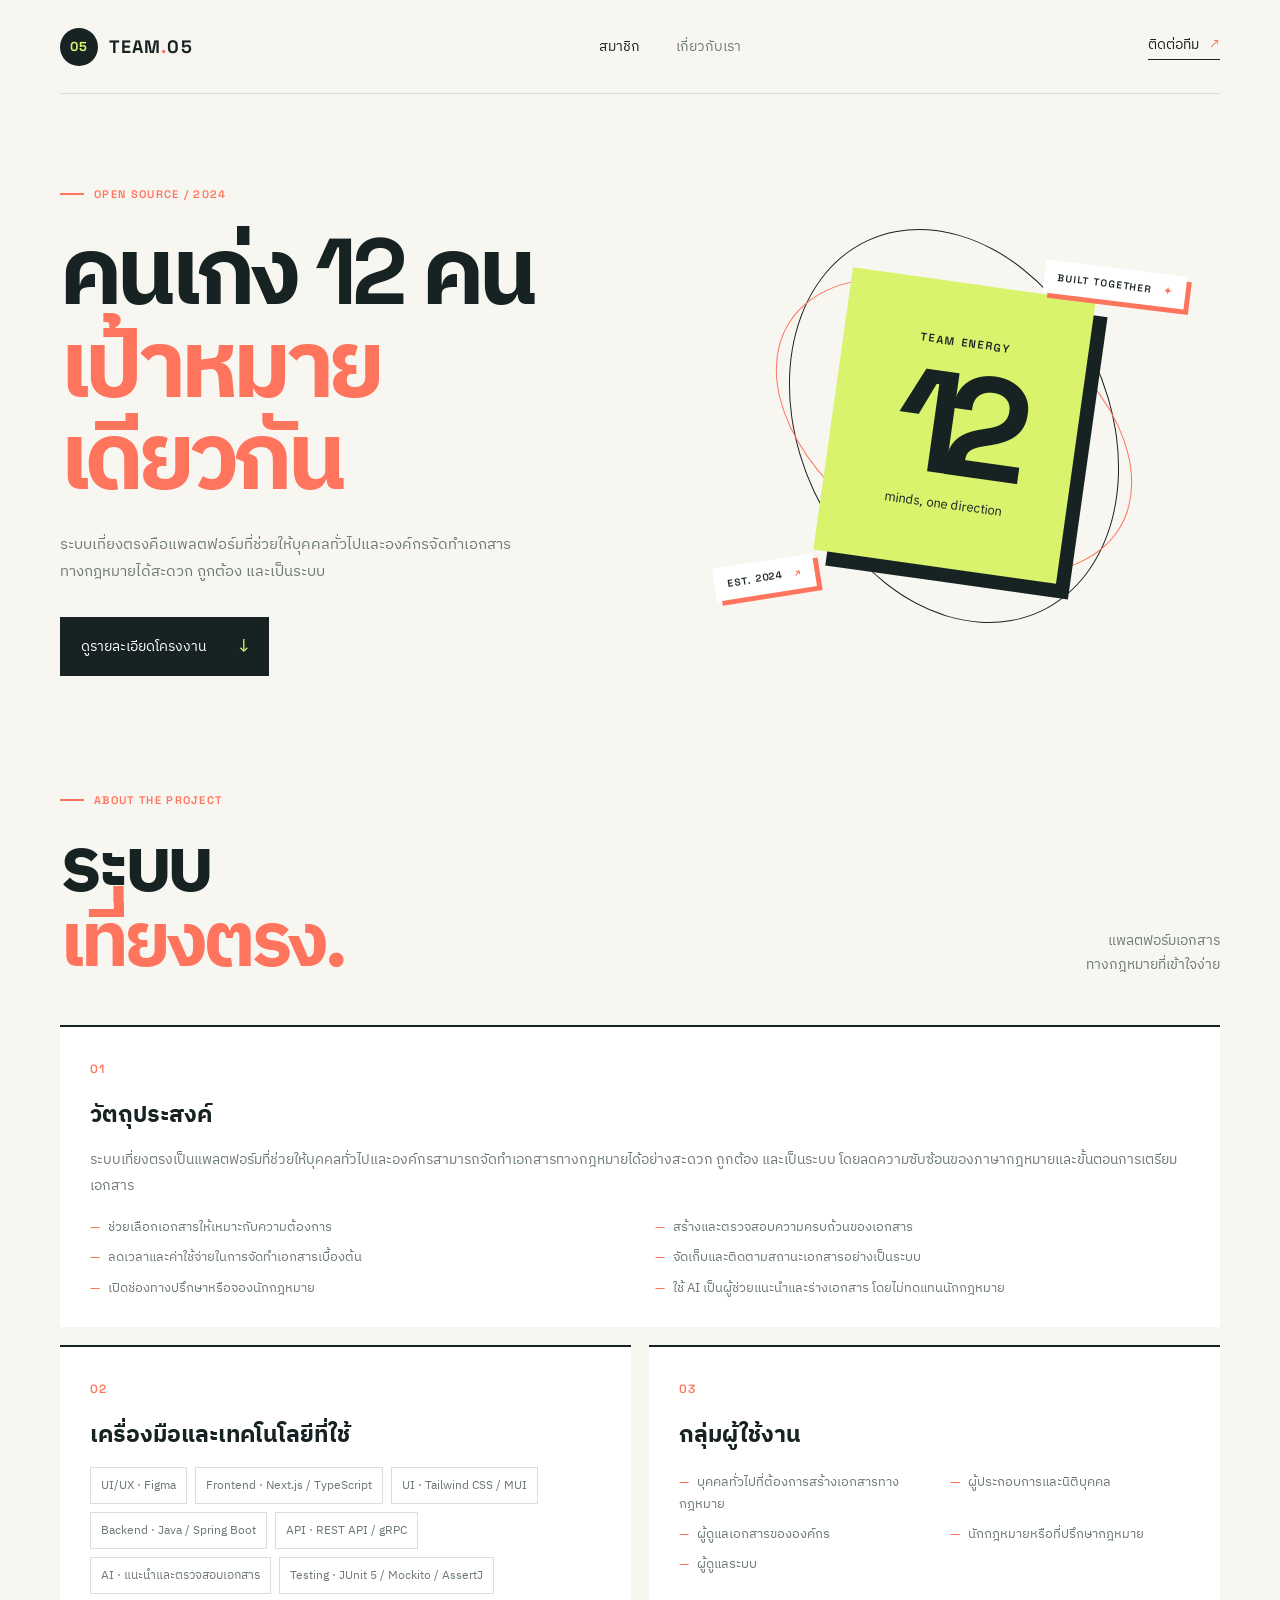
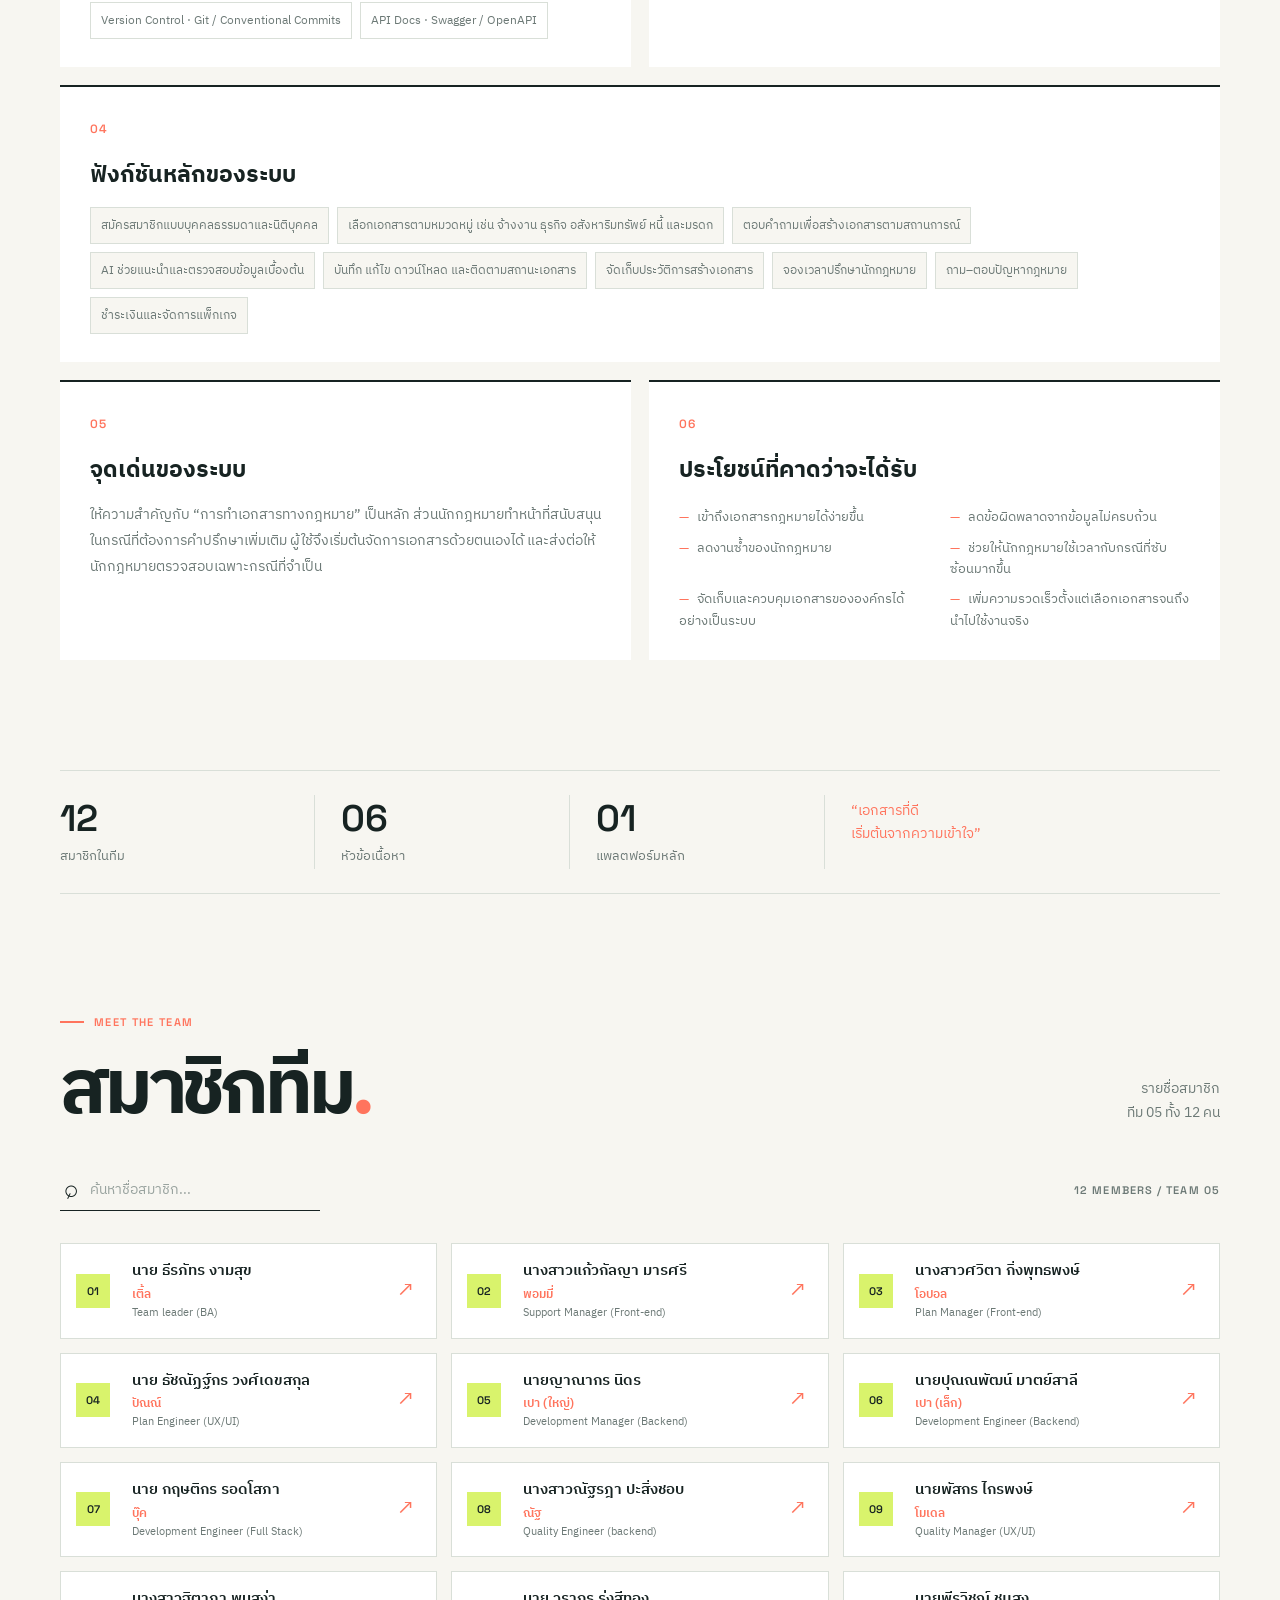
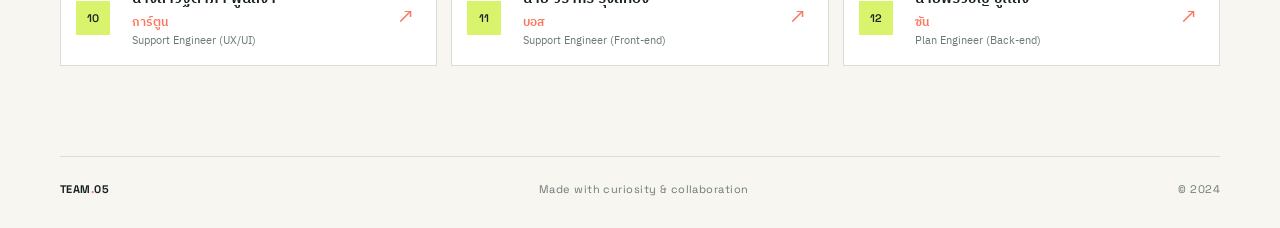
==== commit 8bd86f67: "feature/67160442" ====
--- a/index.html
+++ b/index.html
@@ -3,95 +3,99 @@
 <head>
   <meta charset="UTF-8">
   <meta name="viewport" content="width=device-width, initial-scale=1.0">
-  <meta name="description" content="เว็บไซต์แนะนำตัวของพีรวิชญ์ ชูแสง นิสิตคณะวิทยาการสารสนเทศ">
-  <title>พีรวิชญ์ ชูแสง | แนะนำตัว</title>
+  <meta name="description" content="แนะนำสมาชิกทีม 05 ทั้ง 12 คน">
+  <title>Team 05 | คนเก่งที่ทำงานด้วยกัน</title>
   <link rel="preconnect" href="https://fonts.googleapis.com">
   <link rel="preconnect" href="https://fonts.gstatic.com" crossorigin>
-  <link href="https://fonts.googleapis.com/css2?family=Kanit:wght@300;400;500;600&family=Space+Grotesk:wght@400;500;600;700&display=swap" rel="stylesheet">
+  <link href="https://fonts.googleapis.com/css2?family=IBM+Plex+Sans+Thai:wght@400;500;600;700&family=Space+Grotesk:wght@500;600;700&display=swap" rel="stylesheet">
   <link rel="stylesheet" href="styles.css">
 </head>
 <body>
-  <div class="grain" aria-hidden="true"></div>
-  <header class="site-header">
-    <div class="header-left">
-      <button class="back-button" type="button" data-back-button aria-label="ย้อนกลับไปหน้าก่อนหน้า">← <span>กลับ</span></button>
-      <a class="brand" href="#top" aria-label="กลับไปด้านบน">PS<span>.</span></a>
-    </div>
-    <nav class="nav" aria-label="เมนูหลัก">
-      <a href="#about">เกี่ยวกับฉัน</a>
-      <a href="#interests">ความสนใจ</a>
-      <a href="#contact">ติดต่อ</a>
+  <div class="page-shell">
+    <nav class="nav container">
+      <a class="brand" href="#top" aria-label="Team 05 หน้าหลัก">
+        <span class="brand-mark">05</span>
+        <span>TEAM<span class="brand-dot">.</span>05</span>
+      </a>
+      <div class="nav-links">
+        <a class="active" href="#members">สมาชิก</a>
+        <a href="#about">เกี่ยวกับเรา</a>
+      </div>
+      <a class="nav-cta" href="mailto:team05@example.com">ติดต่อทีม <span>↗</span></a>
     </nav>
-    <div class="status"><span></span> พร้อมเรียนรู้</div>
-  </header>
 
-  <main id="top">
-    <section class="hero" aria-labelledby="hero-title">
-      <div class="hero-copy reveal">
-        <p class="eyebrow"><span>01</span> PERSONAL PROFILE</p>
-        <h1 id="hero-title">สวัสดีครับ<br><em>ผมพีรวิชญ์</em></h1>
-        <p class="intro">นิสิตผู้สนใจการสร้างสรรค์สิ่งใหม่ผ่านเทคโนโลยี การออกแบบ และการเรียนรู้ที่ไม่หยุดนิ่ง</p>
-        <div class="hero-actions">
-          <a class="button button-primary" href="#about">ทำความรู้จักกัน <span>↘</span></a>
-          <a class="text-link" href="#contact">ดูข้อมูลติดต่อ <span>→</span></a>
+    <main id="top">
+      <section class="hero container" id="about">
+        <div class="hero-copy reveal">
+          <p class="eyebrow"><span></span> OPEN SOURCE / 2024</p>
+          <h1>คนเก่ง 12 คน<br><em>เป้าหมายเดียวกัน</em></h1>
+          <p class="hero-description">ระบบเที่ยงตรงคือแพลตฟอร์มที่ช่วยให้บุคคลทั่วไปและองค์กรจัดทำเอกสารทางกฎหมายได้สะดวก ถูกต้อง และเป็นระบบ</p>
+          <a class="primary-button" href="#objective">ดูรายละเอียดโครงงาน <span>↓</span></a>
         </div>
-      </div>
-      <div class="portrait-wrap reveal reveal-delay" aria-label="ภาพแทนตัวตนของพีรวิชญ์">
-        <div class="portrait-orbit orbit-one"></div>
-        <div class="portrait-orbit orbit-two"></div>
-        <div class="portrait-card">
-          <div class="portrait-top"><span>PROFILE / 2024</span><span>✦</span></div>
-          <div class="monogram">พ<span>.</span>ช</div>
-          <div class="portrait-bottom"><span>PEERAWIT</span><span>67160448</span></div>
+        <div class="hero-art reveal">
+          <div class="art-orbit orbit-one"></div>
+          <div class="art-orbit orbit-two"></div>
+          <div class="art-card">
+            <span class="art-label">TEAM ENERGY</span>
+            <strong>12</strong>
+            <span class="art-caption">minds, one direction</span>
+          </div>
+          <div class="floating-note note-top">BUILT TOGETHER <span>✦</span></div>
+          <div class="floating-note note-bottom">EST. 2024 <span>↗</span></div>
         </div>
-        <div class="floating-note">curious<br><strong>mind</strong></div>
-      </div>
-      <div class="scroll-cue"><span></span> เลื่อนเพื่อดูเพิ่มเติม</div>
-    </section>
+      </section>
 
-    <section class="info-section" id="about" aria-labelledby="about-title">
-      <div class="section-label"><span>02</span> ABOUT ME</div>
-      <div class="about-grid">
-        <div>
-          <h2 id="about-title">เรียนรู้วันนี้<br>เพื่อสร้างสิ่งที่ดีกว่าในวันหน้า</h2>
+      <section class="project-section container" id="objective">
+        <div class="section-heading reveal">
+          <div><p class="eyebrow"><span></span> ABOUT THE PROJECT</p><h2>ระบบ<br><em>เที่ยงตรง<span>.</span></em></h2></div>
+          <p class="section-intro">แพลตฟอร์มเอกสาร<br>ทางกฎหมายที่เข้าใจง่าย</p>
         </div>
-        <div class="about-body">
-          <p>ผมชื่อ <strong>พีรวิชญ์ ชูแสง</strong> กำลังศึกษาอยู่ที่คณะวิทยาการสารสนเทศ สนุกกับการทำความเข้าใจว่าเทคโนโลยีจะช่วยแก้ปัญหาและทำให้ชีวิตของผู้คนง่ายขึ้นได้อย่างไร</p>
-          <p>ผมเชื่อว่าผลงานที่ดีเริ่มต้นจากการตั้งคำถามที่ดี พร้อมลงมือทดลอง และเปิดใจรับมุมมองใหม่ ๆ อยู่เสมอ</p>
+        <div class="project-grid">
+          <article class="project-block project-wide reveal"><span class="project-number">01</span><h3>วัตถุประสงค์</h3><p>ระบบเที่ยงตรงเป็นแพลตฟอร์มที่ช่วยให้บุคคลทั่วไปและองค์กรสามารถจัดทำเอกสารทางกฎหมายได้อย่างสะดวก ถูกต้อง และเป็นระบบ โดยลดความซับซ้อนของภาษากฎหมายและขั้นตอนการเตรียมเอกสาร</p><ul><li>ช่วยเลือกเอกสารให้เหมาะกับความต้องการ</li><li>สร้างและตรวจสอบความครบถ้วนของเอกสาร</li><li>ลดเวลาและค่าใช้จ่ายในการจัดทำเอกสารเบื้องต้น</li><li>จัดเก็บและติดตามสถานะเอกสารอย่างเป็นระบบ</li><li>เปิดช่องทางปรึกษาหรือจองนักกฎหมาย</li><li>ใช้ AI เป็นผู้ช่วยแนะนำและร่างเอกสาร โดยไม่ทดแทนนักกฎหมาย</li></ul></article>
+          <article class="project-block reveal"><span class="project-number">02</span><h3>เครื่องมือและเทคโนโลยีที่ใช้</h3><div class="tech-list"><span>UI/UX · Figma</span><span>Frontend · Next.js / TypeScript</span><span>UI · Tailwind CSS / MUI</span><span>Backend · Java / Spring Boot</span><span>API · REST API / gRPC</span><span>AI · แนะนำและตรวจสอบเอกสาร</span><span>Testing · JUnit 5 / Mockito / AssertJ</span><span>Version Control · Git / Conventional Commits</span><span>API Docs · Swagger / OpenAPI</span></div></article>
+          <article class="project-block reveal"><span class="project-number">03</span><h3>กลุ่มผู้ใช้งาน</h3><ul><li>บุคคลทั่วไปที่ต้องการสร้างเอกสารทางกฎหมาย</li><li>ผู้ประกอบการและนิติบุคคล</li><li>ผู้ดูแลเอกสารขององค์กร</li><li>นักกฎหมายหรือที่ปรึกษากฎหมาย</li><li>ผู้ดูแลระบบ</li></ul></article>
+          <article class="project-block project-wide reveal"><span class="project-number">04</span><h3>ฟังก์ชันหลักของระบบ</h3><div class="feature-list"><span>สมัครสมาชิกแบบบุคคลธรรมดาและนิติบุคคล</span><span>เลือกเอกสารตามหมวดหมู่ เช่น จ้างงาน ธุรกิจ อสังหาริมทรัพย์ หนี้ และมรดก</span><span>ตอบคำถามเพื่อสร้างเอกสารตามสถานการณ์</span><span>AI ช่วยแนะนำและตรวจสอบข้อมูลเบื้องต้น</span><span>บันทึก แก้ไข ดาวน์โหลด และติดตามสถานะเอกสาร</span><span>จัดเก็บประวัติการสร้างเอกสาร</span><span>จองเวลาปรึกษานักกฎหมาย</span><span>ถาม–ตอบปัญหากฎหมาย</span><span>ชำระเงินและจัดการแพ็กเกจ</span></div></article>
+          <article class="project-block reveal"><span class="project-number">05</span><h3>จุดเด่นของระบบ</h3><p>ให้ความสำคัญกับ “การทำเอกสารทางกฎหมาย” เป็นหลัก ส่วนนักกฎหมายทำหน้าที่สนับสนุนในกรณีที่ต้องการคำปรึกษาเพิ่มเติม ผู้ใช้จึงเริ่มต้นจัดการเอกสารด้วยตนเองได้ และส่งต่อให้นักกฎหมายตรวจสอบเฉพาะกรณีที่จำเป็น</p></article>
+          <article class="project-block reveal"><span class="project-number">06</span><h3>ประโยชน์ที่คาดว่าจะได้รับ</h3><ul><li>เข้าถึงเอกสารกฎหมายได้ง่ายขึ้น</li><li>ลดข้อผิดพลาดจากข้อมูลไม่ครบถ้วน</li><li>ลดงานซ้ำของนักกฎหมาย</li><li>ช่วยให้นักกฎหมายใช้เวลากับกรณีที่ซับซ้อนมากขึ้น</li><li>จัดเก็บและควบคุมเอกสารขององค์กรได้อย่างเป็นระบบ</li><li>เพิ่มความรวดเร็วตั้งแต่เลือกเอกสารจนถึงนำไปใช้งานจริง</li></ul></article>
         </div>
-      </div>
-      <div class="details-row">
-        <div class="detail"><span class="detail-label">ชื่อ-นามสกุล</span><strong>พีรวิชญ์ ชูแสง</strong></div>
-        <div class="detail"><span class="detail-label">รหัสนิสิต</span><button class="copy-id" data-copy="67160448">67160448 <span>⧉</span></button></div>
-        <div class="detail"><span class="detail-label">คณะ</span><strong>วิทยาการสารสนเทศ</strong></div>
-      </div>
-    </section>
+      </section>
 
-    <section class="interests-section" id="interests" aria-labelledby="interests-title">
-      <div class="section-label light"><span>03</span> WHAT I LIKE</div>
-      <div class="interests-heading">
-        <h2 id="interests-title">สิ่งที่ทำให้<br><em>อยากลงมือทำ</em></h2>
-        <p>เรื่องเล็ก ๆ ที่เติมพลังให้กับการเรียนรู้และการเติบโตของผม</p>
-      </div>
-      <div class="interest-list">
-        <div class="interest-item"><span class="interest-no">01</span><h3>Technology</h3><span class="interest-mark">↗</span></div>
-        <div class="interest-item"><span class="interest-no">02</span><h3>Creative Thinking</h3><span class="interest-mark">↗</span></div>
-        <div class="interest-item"><span class="interest-no">03</span><h3>Self Development</h3><span class="interest-mark">↗</span></div>
-      </div>
-    </section>
+      <section class="stats container reveal" aria-label="สถิติทีม">
+        <div><strong>12</strong><span>สมาชิกในทีม</span></div>
+        <div><strong>06</strong><span>หัวข้อเนื้อหา</span></div>
+        <div><strong>01</strong><span>แพลตฟอร์มหลัก</span></div>
+        <div class="stat-quote">“เอกสารที่ดี<br>เริ่มต้นจากความเข้าใจ”</div>
+      </section>
 
-    <section class="contact-section" id="contact" aria-labelledby="contact-title">
-      <div class="contact-copy">
-        <div class="section-label"><span>04</span> LET'S CONNECT</div>
-        <h2 id="contact-title">ยินดีที่ได้รู้จักครับ</h2>
-        <p>ขอบคุณที่แวะมาทำความรู้จักกัน</p>
-      </div>
-      <a class="mail-link" href="mailto:peerawit@example.com">peerawit@example.com <span>↗</span></a>
-    </section>
-  </main>
+      <section class="members-section container" id="members">
+        <div class="section-heading reveal">
+          <div>
+            <p class="eyebrow"><span></span> MEET THE TEAM</p>
+            <h2>สมาชิกทีม<span>.</span></h2>
+          </div>
+          <p class="section-intro">รายชื่อสมาชิก<br>ทีม 05 ทั้ง 12 คน</p>
+        </div>
 
-  <footer class="site-footer"><span>© 2024 PEERAWIT CHOOSANG</span><span>INFORMATION SCIENCE STUDENT</span></footer>
-  <div class="toast" role="status" aria-live="polite">คัดลอกรหัสนิสิตแล้ว</div>
+        <div class="toolbar reveal">
+          <label class="search-box">
+            <span aria-hidden="true">⌕</span>
+            <input id="searchInput" type="search" placeholder="ค้นหาชื่อสมาชิก..." aria-label="ค้นหาชื่อสมาชิก">
+          </label>
+          <span class="member-count">12 MEMBERS / TEAM 05</span>
+        </div>
+
+        <div class="member-grid" id="memberGrid"></div>
+        <p class="empty-state" id="emptyState">ไม่พบสมาชิกที่ตรงกับการค้นหา</p>
+      </section>
+    </main>
+
+    <footer class="footer container">
+      <span>TEAM<span class="brand-dot">.</span>05</span>
+      <span>Made with curiosity &amp; collaboration</span>
+      <span>© 2024</span>
+    </footer>
+  </div>
+
   <script src="script.js"></script>
 </body>
-</html>+</html>
--- a/styles.css
+++ b/styles.css
@@ -1,22 +1,64 @@
 :root {
-  --ink: #142b26;
-  --cream: #f4f0e7;
-  --orange: #e76b35;
-  --sage: #8ca69a;
-  --line: rgba(20, 43, 38, .2);
+  --ink: #172322;
+  --muted: #6c7976;
+  --paper: #f7f6f1;
+  --lime: #d9f36c;
+  --coral: #ff745d;
+  --mint: #ccebe1;
+  --line: #d9dfd8;
+  --white: #ffffff;
 }
 
 * { box-sizing: border-box; }
 html { scroll-behavior: smooth; }
-body { margin: 0; color: var(--ink); background: var(--cream); font-family: 'Kanit', sans-serif; font-weight: 300; }
-.grain { position: fixed; inset: 0; pointer-events: none; opacity: .045; z-index: 5; background-image: url("data:image/svg+xml,%3Csvg viewBox='0 0 180 180' xmlns='http://www.w3.org/2000/svg'%3E%3Cfilter id='n'%3E%3CfeTurbulence type='fractalNoise' baseFrequency='.8' numOctaves='3' stitchTiles='stitch'/%3E%3C/filter%3E%3Crect width='100%25' height='100%25' filter='url(%23n)' opacity='.7'/%3E%3C/svg%3E"); }
-.site-header { max-width: 1280px; margin: auto; padding: 28px 5vw; display: flex; align-items: center; justify-content: space-between; position: relative; z-index: 2; }
-.header-left { display: flex; align-items: center; gap: 25px; }.back-button { border: 0; border-right: 1px solid var(--line); padding: 0 25px 0 0; color: #647b72; background: transparent; cursor: pointer; font: 400 .85rem 'Kanit'; transition: color .2s; }.back-button:hover { color: var(--orange); }.back-button:first-letter { color: var(--orange); font-size: 1.2rem; }
-.brand { color: var(--ink); font: 700 1.35rem 'Space Grotesk', sans-serif; text-decoration: none; letter-spacing: -.08em; }.brand span { color: var(--orange); }
-.nav { display: flex; gap: 34px; }.nav a, .text-link { color: var(--ink); text-decoration: none; font-size: .9rem; transition: color .2s; }.nav a:hover, .text-link:hover { color: var(--orange); }
-.status { font: 500 .7rem 'Space Grotesk', sans-serif; letter-spacing: .08em; text-transform: uppercase; }.status span { display: inline-block; width: 7px; height: 7px; border-radius: 50%; background: var(--orange); margin-right: 7px; }
-.hero { min-height: 680px; max-width: 1280px; margin: auto; padding: 80px 8vw 90px; position: relative; display: grid; grid-template-columns: 1.1fr .9fr; align-items: center; overflow: hidden; }.hero:before { content: 'PS'; position: absolute; right: -2%; top: 8%; color: transparent; font: 700 27vw/.8 'Space Grotesk'; -webkit-text-stroke: 1px rgba(20,43,38,.09); pointer-events: none; }
-.eyebrow, .section-label { font: 500 .68rem 'Space Grotesk', sans-serif; letter-spacing: .12em; }.eyebrow span, .section-label span { color: var(--orange); margin-right: 14px; }.hero h1 { margin: 24px 0 20px; font-size: clamp(3.6rem, 8vw, 7.8rem); font-weight: 400; letter-spacing: -.07em; line-height: .92; }.hero h1 em, h2 em { color: var(--orange); font-style: normal; }.intro { max-width: 430px; color: #496159; line-height: 1.8; font-size: 1.05rem; }.hero-actions { display: flex; align-items: center; gap: 28px; margin-top: 35px; }.button { text-decoration: none; padding: 15px 22px; font-weight: 400; }.button-primary { color: var(--cream); background: var(--ink); }.button-primary span { color: var(--orange); margin-left: 22px; font-size: 1.25rem; }.text-link span { color: var(--orange); padding-left: 10px; }.portrait-wrap { height: 440px; display: grid; place-items: center; position: relative; }.portrait-card { background: var(--sage); width: min(320px, 68vw); aspect-ratio: .75; padding: 22px; display: flex; flex-direction: column; justify-content: space-between; transform: rotate(6deg); box-shadow: 17px 17px 0 rgba(20,43,38,.1); position: relative; z-index: 1; }.portrait-top, .portrait-bottom { display: flex; justify-content: space-between; font: 500 .6rem 'Space Grotesk'; letter-spacing: .1em; }.portrait-bottom { color: rgba(20,43,38,.72); }.monogram { font: 500 8rem/.8 'Kanit'; text-align: center; letter-spacing: -.2em; }.monogram span { color: var(--orange); }.portrait-orbit { position: absolute; width: 360px; height: 360px; border: 1px solid var(--orange); border-radius: 50%; transform: rotate(-24deg); }.orbit-two { width: 500px; height: 150px; border-color: rgba(20,43,38,.25); transform: rotate(32deg); }.floating-note { position: absolute; right: 0; bottom: 40px; padding: 11px 14px; color: var(--cream); background: var(--orange); font: .78rem/1.2 'Space Grotesk'; transform: rotate(-8deg); z-index: 2; }.floating-note strong { font-size: 1.25rem; }.scroll-cue { position: absolute; bottom: 28px; left: 8vw; font-size: .7rem; color: #647b72; }.scroll-cue span { display: inline-block; width: 25px; height: 1px; background: var(--orange); vertical-align: middle; margin-right: 10px; }
-.info-section, .contact-section { max-width: 1120px; margin: auto; padding: 115px 5vw; }.about-grid { display: grid; grid-template-columns: 1fr 1fr; gap: 10%; margin: 55px 0 90px; }.info-section h2, .contact-section h2 { font-size: clamp(2.5rem, 5vw, 5rem); line-height: 1; letter-spacing: -.06em; font-weight: 400; margin: 0; }.about-body { max-width: 440px; color: #496159; line-height: 1.9; font-size: 1.05rem; }.about-body p { margin: 0 0 20px; }.about-body strong { color: var(--ink); font-weight: 500; }.details-row { border-top: 1px solid var(--line); display: grid; grid-template-columns: repeat(3, 1fr); gap: 30px; padding-top: 25px; }.detail { display: flex; flex-direction: column; gap: 8px; }.detail-label { color: #71867d; font-size: .78rem; }.detail strong, .copy-id { font: 400 1.1rem 'Kanit'; color: var(--ink); }.copy-id { border: 0; background: none; cursor: pointer; padding: 0; text-align: left; }.copy-id span { color: var(--orange); font-family: sans-serif; margin-left: 6px; }
-.interests-section { color: var(--cream); background: var(--ink); padding: 105px max(5vw, calc((100vw - 1120px) / 2)); }.section-label.light { color: var(--cream); opacity: .8; }.interests-heading { display: flex; align-items: end; justify-content: space-between; gap: 30px; margin: 56px 0 70px; }.interests-heading h2 { font-size: clamp(2.7rem, 6vw, 6rem); line-height: .92; letter-spacing: -.07em; font-weight: 400; margin: 0; }.interests-heading p { max-width: 220px; color: var(--sage); line-height: 1.7; }.interest-item { border-top: 1px solid rgba(244,240,231,.25); padding: 28px 0; display: grid; grid-template-columns: 70px 1fr 30px; align-items: center; }.interest-item:last-child { border-bottom: 1px solid rgba(244,240,231,.25); }.interest-no { color: var(--orange); font: .75rem 'Space Grotesk'; }.interest-item h3 { margin: 0; font: 400 clamp(1.7rem, 3vw, 3rem) 'Space Grotesk'; }.interest-mark { color: var(--orange); font-size: 1.8rem; }.contact-section { display: flex; justify-content: space-between; align-items: end; gap: 40px; }.contact-section h2 { margin-top: 45px; }.contact-copy p { color: #71867d; }.mail-link { color: var(--ink); font: 500 clamp(1rem, 2vw, 1.5rem) 'Space Grotesk'; text-decoration: none; border-bottom: 1px solid var(--orange); padding-bottom: 8px; }.mail-link span { color: var(--orange); }.site-footer { display: flex; justify-content: space-between; max-width: 1120px; margin: auto; border-top: 1px solid var(--line); padding: 24px 5vw 30px; color: #71867d; font: .65rem 'Space Grotesk'; letter-spacing: .08em; }.toast { position: fixed; right: 25px; bottom: 25px; color: var(--cream); background: var(--orange); padding: 13px 18px; transform: translateY(100px); transition: transform .3s; z-index: 10; }.toast.show { transform: translateY(0); }.reveal { animation: enter .8s cubic-bezier(.2,.8,.2,1) both; }.reveal-delay { animation-delay: .15s; } @keyframes enter { from { opacity: 0; transform: translateY(25px); } to { opacity: 1; transform: translateY(0); } }
-@media (max-width: 700px) { .site-header { padding: 22px 6vw; }.back-button { padding-right: 15px; }.back-button span { display: none; }.header-left { gap: 15px; }.nav { display: none; }.status { font-size: .6rem; }.hero { display: block; min-height: auto; padding: 60px 8vw 95px; }.hero h1 { font-size: 4.3rem; }.portrait-wrap { height: 390px; margin-top: 45px; }.portrait-card { width: 245px; }.portrait-orbit { width: 290px; height: 290px; }.orbit-two { width: 370px; height: 120px; }.floating-note { right: 6%; }.about-grid, .details-row { grid-template-columns: 1fr; }.about-grid { gap: 30px; margin-bottom: 60px; }.info-section, .contact-section { padding-top: 80px; padding-bottom: 80px; }.interests-section { padding-top: 80px; padding-bottom: 80px; }.interests-heading, .contact-section { display: block; }.interests-heading p { margin-top: 30px; }.interest-item { grid-template-columns: 45px 1fr 25px; }.interest-item h3 { font-size: 1.5rem; }.mail-link { display: inline-block; margin-top: 45px; }.site-footer { gap: 15px; flex-direction: column; } }+body { margin: 0; color: var(--ink); background: var(--paper); font-family: 'IBM Plex Sans Thai', sans-serif; }
+a { color: inherit; text-decoration: none; }
+button, input { font: inherit; }
+.container { width: min(1160px, calc(100% - 64px)); margin: 0 auto; }
+.page-shell { overflow: hidden; }
+.nav { height: 94px; display: flex; align-items: center; justify-content: space-between; border-bottom: 1px solid var(--line); }
+.brand { display: flex; align-items: center; gap: 11px; font: 700 18px 'Space Grotesk', sans-serif; letter-spacing: .06em; }
+.brand-mark { display: grid; place-items: center; width: 38px; height: 38px; border-radius: 50%; background: var(--ink); color: var(--lime); font: 700 13px 'Space Grotesk', sans-serif; }
+.brand-dot, h2 span { color: var(--coral); }
+.nav-links { display: flex; gap: 36px; color: var(--muted); font-size: 14px; }
+.nav-links a { transition: color .2s ease; }.nav-links a:hover, .nav-links .active { color: var(--ink); }
+.nav-cta { border-bottom: 1px solid var(--ink); padding-bottom: 3px; font-size: 14px; }.nav-cta span { margin-left: 7px; color: var(--coral); }
+.hero { min-height: 550px; display: grid; grid-template-columns: 1.05fr .95fr; align-items: center; gap: 40px; padding: 82px 0 76px; }
+.eyebrow { display: flex; align-items: center; gap: 10px; color: var(--coral); font: 600 11px 'Space Grotesk', sans-serif; letter-spacing: .12em; }
+.eyebrow span { width: 24px; height: 2px; background: var(--coral); display: inline-block; }
+h1, h2 { margin: 0; font-family: 'Space Grotesk', 'IBM Plex Sans Thai', sans-serif; letter-spacing: -.055em; line-height: .99; }
+h1 { max-width: 650px; font-size: clamp(52px, 7.3vw, 94px); margin: 25px 0 27px; }
+h1 em { color: var(--coral); font-style: normal; }
+.hero-description { max-width: 470px; color: var(--muted); line-height: 1.8; font-size: 15px; margin: 0 0 32px; }
+.primary-button { display: inline-flex; align-items: center; gap: 30px; padding: 14px 17px 14px 21px; background: var(--ink); color: var(--white); font-size: 14px; transition: transform .2s ease, background .2s ease; }.primary-button:hover { transform: translateY(-3px); background: var(--coral); }.primary-button span { color: var(--lime); font-size: 19px; }
+.hero-art { height: 400px; position: relative; display: grid; place-items: center; }.art-orbit { border: 1px solid var(--ink); border-radius: 50%; position: absolute; transform: rotate(-25deg); }.orbit-one { width: 310px; height: 410px; }.orbit-two { width: 390px; height: 250px; transform: rotate(32deg); border-color: var(--coral); }
+.art-card { width: 245px; height: 285px; display: flex; flex-direction: column; align-items: center; justify-content: center; background: var(--lime); transform: rotate(8deg); z-index: 2; box-shadow: 14px 14px 0 var(--ink); }.art-label { font: 600 11px 'Space Grotesk', sans-serif; letter-spacing: .16em; }.art-card strong { font: 700 145px/.85 'Space Grotesk', sans-serif; letter-spacing: -.12em; margin: 14px 0 8px; }.art-caption { font-size: 13px; }.floating-note { position: absolute; z-index: 3; font: 600 10px 'Space Grotesk', sans-serif; letter-spacing: .1em; background: var(--white); padding: 10px 13px; box-shadow: 5px 5px 0 var(--coral); }.floating-note span { color: var(--coral); margin-left: 8px; }.note-top { top: 42px; right: 34px; transform: rotate(7deg); }.note-bottom { bottom: 32px; left: 26px; transform: rotate(-9deg); }
+.stats { display: grid; grid-template-columns: repeat(3, 1fr) 1.55fr; border-top: 1px solid var(--line); border-bottom: 1px solid var(--line); padding: 24px 0; }.stats > div { padding: 0 26px; border-right: 1px solid var(--line); }.stats > div:first-child { padding-left: 0; }.stats > div:last-child { border: 0; }.stats strong { display: block; font: 600 37px 'Space Grotesk', sans-serif; }.stats span { color: var(--muted); font-size: 13px; }.stat-quote { color: var(--coral); font-size: 14px; line-height: 1.65; padding-top: 4px !important; }
+.members-section { padding: 110px 0 90px; }.section-heading { display: flex; justify-content: space-between; align-items: end; margin-bottom: 45px; }.section-heading h2 { font-size: clamp(45px, 6vw, 76px); }.section-heading .eyebrow { margin-bottom: 20px; }.section-intro { color: var(--muted); line-height: 1.7; font-size: 14px; margin: 0; text-align: right; }
+.toolbar { display: flex; justify-content: space-between; align-items: center; gap: 25px; margin-bottom: 32px; }.search-box { width: 260px; display: flex; gap: 10px; align-items: center; border-bottom: 1px solid var(--ink); padding: 8px 3px; }.search-box span { font-size: 25px; line-height: 1; transform: rotate(-20deg); }.search-box input { width: 100%; border: 0; outline: 0; background: transparent; color: var(--ink); font-size: 14px; }.search-box input::placeholder { color: #99a39f; }.filter-group { display: flex; gap: 8px; flex-wrap: wrap; justify-content: flex-end; }.filter-button { border: 1px solid var(--line); background: transparent; color: var(--muted); padding: 9px 13px; cursor: pointer; font-size: 12px; transition: .2s; }.filter-button span { color: var(--coral); margin-left: 5px; }.filter-button:hover, .filter-button.active { color: var(--ink); border-color: var(--ink); background: var(--lime); }
+.member-grid { display: grid; grid-template-columns: repeat(4, 1fr); gap: 20px; }.member-card { cursor: pointer; min-width: 0; transition: transform .25s ease; }.member-card:hover { transform: translateY(-7px); }.member-photo { aspect-ratio: 1 / 1.13; background: var(--mint); overflow: hidden; position: relative; }.member-photo img { width: 100%; height: 100%; object-fit: cover; filter: saturate(.8); transition: transform .4s ease; }.member-card:hover .member-photo img { transform: scale(1.06); }.member-number { position: absolute; top: 10px; left: 11px; font: 600 11px 'Space Grotesk', sans-serif; background: var(--lime); padding: 5px 7px; }.member-info { padding: 14px 0 8px; display: flex; justify-content: space-between; gap: 8px; border-bottom: 1px solid var(--line); }.member-info h3 { margin: 0; font-size: 17px; font-weight: 600; }.member-info p { margin: 4px 0 0; color: var(--muted); font-size: 11px; }.member-arrow { color: var(--coral); font-size: 22px; line-height: 1; }.empty-state { display: none; text-align: center; color: var(--muted); padding: 60px 0; }.empty-state.visible { display: block; }
+.footer { padding: 25px 0 32px; border-top: 1px solid var(--line); display: flex; justify-content: space-between; color: var(--muted); font: 11px 'Space Grotesk', sans-serif; letter-spacing: .04em; }.footer > span:first-child { color: var(--ink); font-weight: 700; }
+.member-dialog { width: min(700px, calc(100% - 32px)); padding: 0; border: 0; background: var(--paper); color: var(--ink); box-shadow: 15px 15px 0 var(--ink); }.member-dialog::backdrop { background: rgba(23,35,34,.62); }.dialog-close { position: absolute; right: 14px; top: 10px; border: 0; background: var(--lime); width: 36px; height: 36px; border-radius: 50%; font-size: 25px; cursor: pointer; z-index: 2; }.dialog-image { height: 260px; background-size: cover; background-position: center 30%; }.dialog-content { padding: 30px 36px 36px; }.dialog-content h2 { font-size: 48px; margin: 8px 0 12px; }.dialog-content > p:not(.eyebrow) { color: var(--muted); line-height: 1.75; max-width: 530px; margin: 0 0 20px; }.dialog-tags { display: flex; flex-wrap: wrap; gap: 7px; margin-bottom: 25px; }.dialog-tags span { border: 1px solid var(--line); padding: 5px 10px; color: var(--muted); font-size: 11px; }.dialog-contact { display: inline-flex; gap: 24px; padding-bottom: 5px; border-bottom: 1px solid var(--ink); font-size: 13px; }.dialog-contact span { color: var(--coral); }
+.reveal { animation: rise .8s both; }.hero-art { animation-delay: .15s; }.stats { animation-delay: .25s; } @keyframes rise { from { opacity: 0; transform: translateY(18px); } to { opacity: 1; transform: translateY(0); } }
+@media (max-width: 820px) { .container { width: min(100% - 40px, 600px); }.nav-links { display: none; }.hero { grid-template-columns: 1fr; padding: 62px 0 50px; gap: 15px; }.hero-art { height: 330px; order: -1; }.art-card { width: 205px; height: 235px; }.art-card strong { font-size: 110px; }.orbit-one { width: 255px; height: 335px; }.orbit-two { width: 320px; height: 210px; }.stats { grid-template-columns: repeat(3, 1fr); gap: 18px 0; }.stats > div { padding: 0 13px; }.stats > div:first-child { padding-left: 0; }.stat-quote { grid-column: 1 / -1; border-top: 1px solid var(--line); padding: 18px 0 0 !important; }.section-heading { align-items: start; }.member-grid { grid-template-columns: repeat(2, 1fr); gap: 28px 14px; }.toolbar { align-items: flex-start; flex-direction: column; }.search-box { width: 100%; }.filter-group { justify-content: flex-start; }.members-section { padding-top: 75px; }.footer { flex-wrap: wrap; gap: 12px; }.footer > span:nth-child(2) { order: 3; width: 100%; } }
+@media (max-width: 420px) { .container { width: calc(100% - 32px); }.hero { padding-top: 45px; }.hero-art { transform: scale(.88); margin: -20px 0; }.hero-description { font-size: 14px; }.section-intro { display: none; }.dialog-content { padding: 25px 24px 28px; }.dialog-content h2 { font-size: 38px; }.dialog-image { height: 210px; } }
+
+.member-count { color: var(--muted); font: 600 11px 'Space Grotesk', sans-serif; letter-spacing: .1em; }
+.member-grid { grid-template-columns: repeat(3, 1fr); gap: 14px; }
+.member-card { display: grid; grid-template-columns: 42px 1fr 24px; align-items: center; gap: 14px; min-height: 92px; padding: 16px 15px; border: 1px solid var(--line); background: var(--white); transition: transform .2s ease, border-color .2s ease, box-shadow .2s ease; }
+.member-card:hover { border-color: var(--ink); box-shadow: 5px 5px 0 var(--lime); transform: translateY(-4px); }
+.member-card .member-number { position: static; display: grid; place-items: center; width: 34px; height: 34px; padding: 0; background: var(--lime); }
+.member-card h3 { margin: 0; font-size: 15px; font-weight: 600; line-height: 1.45; }
+.member-nickname { margin: 3px 0 0; color: var(--coral); font-size: 12px; font-weight: 600; }
+.member-role { margin: 2px 0 0; color: var(--muted); font-size: 11px; line-height: 1.4; }
+.member-card .member-arrow { color: var(--coral); }
+.project-section { padding: 30px 0 110px; }
+.project-section .section-heading { margin-bottom: 48px; }.project-section h2 em { color: var(--coral); font-style: normal; }
+.project-grid { display: grid; grid-template-columns: 1fr 1fr; gap: 18px; }
+.project-block { position: relative; padding: 28px 30px; border-top: 2px solid var(--ink); background: var(--white); }
+.project-wide { grid-column: 1 / -1; }
+.project-number { color: var(--coral); font: 600 12px 'Space Grotesk', sans-serif; letter-spacing: .08em; }
+.project-block h3 { margin: 14px 0 13px; font-size: 23px; }.project-block p { color: var(--muted); font-size: 14px; line-height: 1.85; margin: 0; }.project-block ul { display: grid; grid-template-columns: 1fr 1fr; gap: 9px 30px; padding: 0; margin: 18px 0 0; list-style: none; }.project-block li { color: var(--muted); font-size: 13px; line-height: 1.65; }.project-block li::before { content: '—'; color: var(--coral); margin-right: 8px; }
+.tech-list, .feature-list { display: flex; flex-wrap: wrap; gap: 8px; }.tech-list span, .feature-list span { border: 1px solid var(--line); padding: 8px 10px; color: var(--muted); font-size: 12px; }.feature-list span { background: var(--paper); }
+@media (max-width: 820px) { .member-grid { grid-template-columns: repeat(2, 1fr); }.project-grid { grid-template-columns: 1fr; }.project-wide { grid-column: auto; }.project-block ul { grid-template-columns: 1fr; }.member-count { align-self: center; } }
+@media (max-width: 520px) { .member-grid { grid-template-columns: 1fr; }.member-card { min-height: 82px; }.project-block { padding: 23px 20px; }.project-block h3 { font-size: 20px; } }
